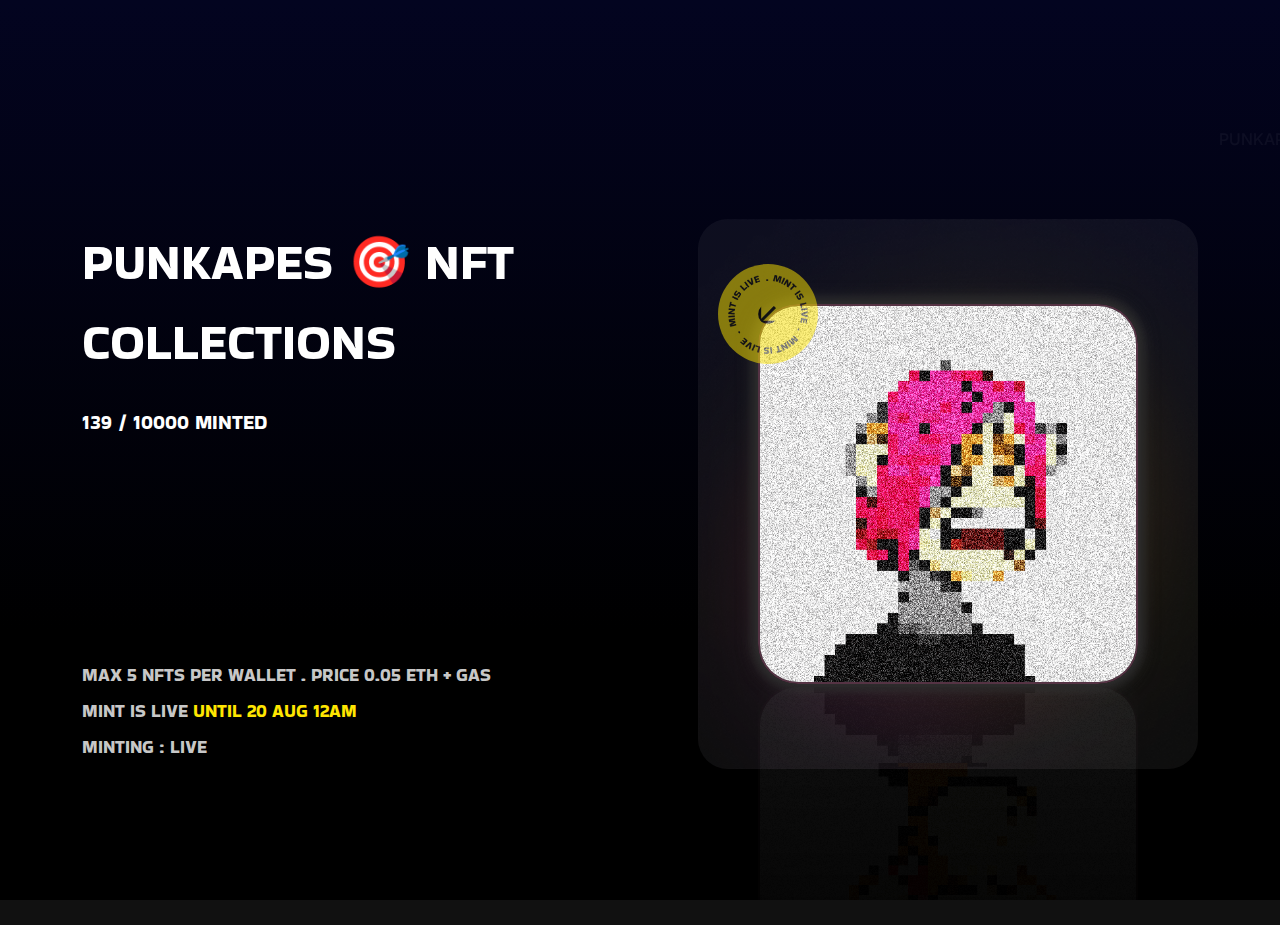
==== index.html @ 05e76c4a "Update index.html" ====
<title> PUNKAPES</title>
        <meta name="description" content="">
        <!-- responsive tag -->
        <meta http-equiv="x-ua-compatible" content="ie=edge">
        <meta name="viewport" content="width=device-width, initial-scale=1">
        <!-- favicon -->
        <link rel="apple-touch-icon" href="https://uigaint.com/demo/html/bithu1/apple-touch-icon.png">
        <link rel="shortcut icon" type="image/x-icon" href="https://uigaint.com/demo/html/bithu1/assets/images/fav.png">
        <!-- Bootstrap v4.4.1 css -->
        <link rel="stylesheet" type="text/css" href="./bootstrap.min.css">
        <!-- animate css -->
        <link rel="stylesheet" type="text/css" href="./animate.css">
        <!-- fontawesome css -->
        <link rel="stylesheet" type="text/css" href="./fontawesome-min.css">
        <!-- off canvas css -->
        <link rel="stylesheet" type="text/css" href="./off-canvas.css">
        <!-- flaticon css  -->
        <link rel="stylesheet" type="text/css" href="./ico-moon-fonts.css">
        <!-- swiper css -->
        <link rel="stylesheet" type="text/css" href="./swiper.css">
        <!-- spacing css -->
        <link rel="stylesheet" type="text/css" href="./sc-spacing.css">
        <!-- style css -->
        <link rel="stylesheet" type="text/css" href="./style.css">
        <!-- responsive css -->
        <link rel="stylesheet" type="text/css" href="./responsive.css"> 
<style>
@media only screen and (max-width: 600px) {
	
    ;
  }

</style>
 <script type="text/javascript">
<!--
if (screen.width <= 699) {
document.location = "./mobile.html";
}
//-->
</script>
<style>



</style>



  <div class="clouds">
    <div class="c1 one"></div>
    <div class="c1 two"></div>
    <div class="c1 three"></div>
    <div class="c1 four"></div>
    <div class="c2 one"></div>
    <div class="c2 two"></div>
    <div class="c2 three"></div>
   
  </div>
</div>




    </head>
	<body>
        <!--Preloader area start here-->
        <section class="loader_first" style="display: none;">
            <div class="loader_first_inner">
                <div class="circular-spinner"></div>
            </div>
        </section>
        <!--Preloader area End here-->



<style>
@import url('https://fonts.googleapis.com/css2?family=Bakbak+One&family=Inter&display=swap');

/** 
* 
* -----------------------------------------------------------------------------
*
* Template :  Bithu - NFT Minting/Collection Landing Page HTML5 Template 

* Author : uigigs
* Author URI : http://www.uigigs.com/
*
* -----------------------------------------------------------------------------
* 
**/
/* TABLE OF CONTENT
---------------------------------------------------------
01. Bithu General CSS
02. Bithu Breadcrumbs CSS
03. Bithu Header Section CSS
04. Mobile Menu Section CSS
05. Mint Section CSS
06. Counter Section CSS
07. About Section CSS
08. Roadmap Section CSS
09. Team Section CSS
10. FAQ Section CSS
11. Latest-details-content Section CSS
12. Blog detail-conent Section CSS
13. Newsletter-item Section CSS
14. Bithu Footer Section CSS
15. Modal Section CSS
16. Preloader CSS

--------------------------------------------------------*/
/* -----------------------------------/
01. Bithu General CSS
-------------------------------------*/
html,
body {
    font-size: 16px;
    color: rgba(255, 255, 255, 0.8);
    font-family: "Inter", "Bakbak One";
    vertical-align: baseline;
    line-height: 1.6;
    font-weight: 500;
    overflow-x: hidden;
    background-color: #040C12;
    cursor: url('https://www.myfuckingpickle.io/images/cursor.svg'), default;
}
}

img {
    max-width: 100%;
    height: auto;
border-radius:30px;
}

p {
    margin: 0px;
    line-height: 1.8;
}

h1,
h2,
h3,
h4,
h5,
h6 {
    margin: 0px;
    line-height: 1.35;
    font-family: 'Bakbak One';
}

.border_t0{
    border-top: 0px !important;
}
.border_b0{
    border-top: 0px !important;
}
.border_l0{
    border-top: 0px !important;
}
.border_r0{
    border-top: 0px !important;
}

.uppercase {
    text-transform: uppercase !important;
}

a {
    text-decoration: none;
    outline: none;
}


ul, ol {
    list-style: outside none none;
    margin: 0px;
    padding: 0px;
}

input:focus,
select:focus,
textarea:focus,
button:focus {
    outline: none !important;
    text-decoration: none !important;
}

button {
    border: none;
    padding: 0px;
}
body .dblock {
    display: block;
}
::-moz-selection {
    background: #2D65F8;
    text-shadow: none;
    color: #ffffff;
}
::selection {
    background: #2D65F8;
    text-shadow: none;
    color: #ffffff;
}
[class^="flaticon-"]:before,
[class*=" flaticon-"]:before,
[class^="flaticon-"]:after,
[class*=" flaticon-"]:after {
    margin: 0;
}
.hov_shape_show{
    position: relative;
    overflow: hidden;
}
.hov_shape_show .hov_shape1{
    display: block;
    position: absolute;
    top: 7px;
    left: 7px;
    line-height: 0px;
}

.hov_shape_show .hov_shape2{
    display: none;
    position: absolute;
    top: 7px;
    right: 7px;
    transform: rotate(90deg);
}
.footer-sec1 .hov_shape_show .hov_shape2{
    top: 14px;
}
.hov_shape_show:hover .hov_shape2{
    display: block;
    animation: btn_hov_shape .5s;
}
@keyframes btn_hov_shape {
    0% {
        right: -20px;  
    }
    
    100% {
        right: 7px;
    }
}

.btn-small-gray {
    height: 50px;
    min-width: 150px;
    background: rgba(255, 255, 255, 0.2);
    border: none;
    box-sizing: border-box;
    font-family: 'Bakbak One';
    font-style: normal;
    font-weight: 400;
    font-size: 16px;
    line-height: 22px;
    text-align: center;
    color: #FFFFFF;
    text-transform: uppercase;
}
.btn-small-gray .btn_icon{
    margin-right: 10px;
}
.btn-mid-green {
    height: 60px;
    width: 200px;
    background: #00FFA3;
    border: none;
    text-transform: uppercase;
    box-sizing: border-box;
    font-family: 'Bakbak One';
    font-style: normal;
    font-weight: 400;
    font-size: 16px;
    line-height: 22px;
    text-align: center;
    color: #111111;
}
.btn-mid-green .btn_icon{
    margin-right: 10px;
}
.btn-mid-blue {
    height: 60px;
    width: 200px;
    background: #5865F2;
    border: none;
    text-transform: uppercase;
    box-sizing: border-box;
    font-family: 'Bakbak One';
    font-style: normal;
    font-weight: 400;
    font-size: 16px;
    line-height: 22px;
    text-align: center;
    color: #ffffff;
}
.btn-mid-blue .btn_icon{
    margin-right: 10px;
}
.btn-mid-transparent {
    height: 60px;
    width: 200px;
    background: transparent;
    border: 2px solid rgba(255, 255, 255, 0.2);
    text-transform: uppercase;
    box-sizing: border-box;
    font-family: 'Bakbak One';
    font-style: normal;
    font-weight: 400;
    font-size: 16px;
    line-height: 22px;
    text-align: center;
    color: #FFFFFF;
}
.btn-mid-transparent .btn_icon{
    margin-right: 10px;
}


.hov_shape_show .square_hov_shape{
    height: 100%;
    width: 0;
    background: rgba(255, 255, 255, 0.15);
    position: absolute;
    top: 0px;
    left: 0px;
    animation: btn_square_shape 0.8s;
    transition: 0.4s;
}

.hov_shape_show .square_hov_shape_dark{
    height: 100%;
    width: 0;
    background: rgba(0, 0, 0, 0.08);
    position: absolute;
    top: 0px;
    left: 0px;
    animation: btn_square_shape 0.8s;
}
.hov_shape_show:hover .square_hov_shape, .hov_shape_show:hover .square_hov_shape_dark{
    width: 100%;
}

@keyframes btn_square_shape {
    0% {
        width: 0%;
    }
    
    100% {
        width: 100%;
    }
}


.height-auto{
    min-height: auto !important;
}
.white-color{
    color: #fff !important;
}
.hov_shape_team{
    position: relative;
}
.hov_shape_team .hov_shape1{
    opacity: 0;
    transition: 0.4s;
    position: absolute;
    top: 10px;
    left: 10px;
    line-height: 0px;
}
.hov_shape_team .hov_shape2{
    opacity: 0;
    transition: 0.4s;
    position: absolute;
    top: 10px;
    right: 10px;
    transform: rotate(90deg);
    line-height: 0px;
}
.hov_shape_team:hover .hov_shape1, .hov_shape_team:hover .hov_shape2{
    opacity: 1;  
}
.social_hov_shape_show{
    position: relative;
}
.social_hov_shape_show .social_hov_shape1{
    display: none;
    position: absolute;
    top: 7px;
    left: 7px;
    line-height: 0px;
}
.social_hov_shape_show:hover .social_hov_shape1{
    display: block;
}
.bithu_title_section{
    position: relative;
    z-index: 1;
}
.bithu_title_section h2 {
    font-family: 'Bakbak One';
    font-style: normal;
    font-weight: 400;
    font-size: 18px;
    line-height: 25px;
    color: #00FFA3;
    margin-bottom: 15px;
    text-transform: uppercase;
}
.bithu_title_section h2 img{
    margin-left: 10px;
    margin-right: 10px;
    margin-top: -1px;
}
.bithu_title_section h2 span.shape_left{
    margin-right: 9px;
}
.bithu_title_section h2 span{
    margin-left: 9px;
}
.bithu_title_section h3 {
    font-family: 'Bakbak One';
    font-style: normal;
    font-weight: 400;
    font-size: 48px;
    line-height: 67px;
    text-transform: uppercase;
    color: #FFFFFF;
}
.modal-open .modal::-webkit-scrollbar{
    display: none;
}
body .modal-backdrop {
    opacity: 1 !important;
    background: rgba(4, 12, 18, 0.9);
    backdrop-filter: blur(10px);
}

/* -----------------------
02. Bithu Breadcrumbs CSS
--------------------------*/
.bithu-inner-header{
    position: static;
}
.bithu-breadcrumbs-section {
    background: url();
    background-position: center;
    background-repeat: no-repeat;
    background-size: cover;
    padding: 80px 0;
    margin-top: 90px;
}
.bithu-breadcrumbs-section .breadcrumbs-link {
    color: rgba(255, 255, 255, 0.7);
    text-transform: uppercase;
    margin-right: 15px;
    position: relative;
    font-family: 'Bakbak One';
    font-size: 18px;
}
.bithu-breadcrumbs-section .breadcrumbs-link:before {
    content: "";
    width: 3px;
    height: 3px;
    background: rgba(255, 255, 255, 0.7);
    position: absolute;
    bottom: 4px;
    right: -12px;
    transition: 0.4s;
}
.bithu-breadcrumbs-section .breadcrumbs-area .sub-inner span{  
    font-family: 'Bakbak One';
    color: #00FFA3;
    font-size: 18px;
    margin-right: 10px;
    text-transform: uppercase;
}
.bithu-breadcrumbs-section .breadcrumbs-area .title{
    color: #fff;
    transition: 0.4s;
    cursor: auto;
    text-transform: uppercase;
}

.bithu-breadcrumbs-section .breadcrumbs-link:hover {
    color: #00FFA3;
}
.bithu-breadcrumbs-section .breadcrumbs-form {
    display: flex;
    align-items: center;
    justify-content: flex-end;
    padding-right: 0;
}
.bithu-breadcrumbs-section .breadcrumbs-form form{
    position: relative;
    z-index: 1;
}
.bithu-breadcrumbs-section .breadcrumbs-form form i{
    position: absolute;
    top: 14px;
    right: 35px;
}
.bithu-breadcrumbs-section .breadcrumbs-form .breadcrumbs-social a {
    color: #B8B8BD;
    text-transform: uppercase;
}
.bithu-breadcrumbs-section .breadcrumbs-form .breadcrumbs-social a i {
    font-size: 15px;
}
.bithu-breadcrumbs-section .breadcrumbs-form input {
    background: transparent;
}
.bithu-breadcrumbs-section .breadcrumbs-form input[type="text"] {
    border: 1px solid rgba(255, 255, 255, 0.3);
    padding: 11px 20px;
    width: 380px;
    color: rgba(255, 255, 255, 0.7);
}
.bithu-breadcrumbs-section .breadcrumbs-form input[type="submit"] {
    font-size: 0;
    border: none;
}
.breadcrumbs-form .gamfi-navigation {
    position: relative;
    top: -3px;
}

.breadcrumbs-form .gamfi-navigation ul {
    display: flex;
    align-items: flex-end;
    justify-content: space-between;
}
.breadcrumbs-form .gamfi-navigation ul li:first-child {
    top: 0;
}
.breadcrumbs-form .gamfi-navigation ul li:first-child a {
    padding-top: 11px;
    padding-bottom: 8px;
}
.breadcrumbs-form .gamfi-navigation {
    position: relative;
    top: -3px;
}
.breadcrumbs-form .gamfi-navigation ul {
    display: flex;
    align-items: flex-end;
    justify-content: space-between;
}
.breadcrumbs-form .gamfi-navigation ul li:first-child {
    top: 0;
}
.breadcrumbs-form .gamfi-navigation ul li:first-child a {
    padding-top: 11px;
    padding-bottom: 8px;
}
.gamfi-navigation ul li {
    display: inline-block;
    position: relative;
}
.gamfi-navigation ul li + li {
    margin-left: 4px;
}
.gamfi-navigation ul li:first-child {
    top: 2px;
}
.gamfi-navigation ul li:first-child a {
    padding: 11px 19px 8px;
    position: relative;
    top: -1px;
}
.gamfi-navigation ul li a {
    display: block;
    border: 1px solid #2E2F3C;
    color: #fff;
    padding: 10px 20px;
    text-transform: uppercase;
    transition: 0.4s;
}
.gamfi-navigation ul li a .icon-Vector {
    font-size: 13px;
}

.gamfi-navigation ul li a .icon-arrow_right {
    font-size: 13px;
}

.gamfi-navigation ul li a.active:not(.black-shape),
.gamfi-navigation ul li a:hover:not(.black-shape) {
    background: #2E2F3C;
    color: #00FFA3;
}

/* -----------------------------------/
03. Bithu Header Section CSS
-------------------------------------*/
.bithu_header{
    position: absolute;
    top: 0px;
    left: 0px;
    width: 100%;
    margin-top: 1px;
    height: 90px;
    z-index: 5;
}
.header_social_links{
    display: flex;
    align-items: center;
    justify-content: space-between;
    max-width: 124px;
    width: 100%;
    margin-right: 10px;
}
.header_social_links li img{
    width: 20px;
    margin-bottom: 8px;
}
.header_social_links li a i{
    font-size: 20px;
    color: #ffffff;
}
.bithu_header.sticky {
    position: fixed;
    top: 0;
    width: 100%;
    background: rgba(27, 34, 38, 0.8);
    backdrop-filter: blur(15px);
    z-index: 1000;
    margin-top: 0px;
}
.mobile_menu_social_links{
    display: flex;
    align-items: center;
    justify-content: space-between;
    max-width: 124px;
    width: 100%;
    margin-right: 10px;
    margin-top: 30px;
    margin-bottom: 10px;
}
.mobile_menu_social_links li a i{
    font-size: 20px;
    color: #ffffff;
}
.bithu_menu_sect{
    height: 90px;
    width: 100%;
    display: flex;
    align-items: center;
    justify-content: space-between;
}
.bithu_menu_left_sect{
    display: flex;
    align-items: center;
    justify-content: flex-start;
    width: 15%;
}
.bithu_menu_list{
    margin-left: 65px;
    margin-right: 96px;
    max-width: 514px;
    min-width: 409px;
    width: 100%;
}
.bithu_menu_list ul{
    display: flex;
    align-items: center;
    justify-content: space-between;
    width: 100%;
}
.bithu_menu_list ul li{
    cursor: pointer;
}
.bithu_menu_list ul li.submenu .sub-menu-sect{
    background: transparent;
    border-top: 50px solid transparent;
    position: absolute;
    top: 40px;
    right: 0px;
    z-index: 100;
    width: 100%;
    z-index: 11111;
    display: none;
}
.bithu_menu_list ul li.submenu .sub-menu-sect .bithu-megha-menu{
    background: #051117;
}
.bithu_menu_list ul li.submenu .sub-menu-sect .mint_menu_left{
    padding-top: 0px;
    padding-left: 0px;
    position: relative;
}
.bithu_menu_list ul li.submenu .sub-menu-sect .mint_menu_right{
    padding-top: 30px;
}
.bithu-mega-menu-section  .mint_home_menu{
    margin-top: 30px;
}
.bithu-mega-menu-section .mint_right_menu_list1_content ul{
    display: flex;
    align-items: flex-start;
    justify-content: flex-start;
    flex-direction: column;
}
.bithu-mega-menu-section .mint_right_menu_list1_content ul li a{
    text-transform: capitalize;
}
.bithu_menu_list ul li.submenu:hover .sub-menu-sect{
    animation-name: menuShow;
    animation-duration: 0.2s;
}
.bithu-mega-menu-section .mint_menu_overlay{
    position: absolute;
}
@keyframes menuShow{
    from{
        top: 0px;
        opacity: 0;
    }
    to{
        top: 40px;
        opacity: 1;
    }
}



.bithu_menu_list ul li.submenu ol{
    padding: 15px 20px;
    background: #171F25;
    display: flex;
    align-items: flex-start;
    justify-content: space-between;
    flex-wrap: wrap;
}
.bithu_menu_list ul li.submenu:hover .sub-menu-sect{
    display: block;
}
.bithu_menu_list ul li ol li a {
    font-family: 'Bakbak One';
    font-style: normal;
    font-weight: 400;
    font-size: 16px;
    line-height: 40px;
    color: rgba(255, 255, 255, 0.8);
    text-transform: capitalize;
}
.bithu_menu_list ul li ol li{
    width: 49%;
}
.bithu_menu_list ul li ol li a:hover{
    color: #ffffff;
}
.bithu_menu_list ul li a {
    font-family: 'Bakbak One';
    font-style: normal;
    font-weight: 400;
    font-size: 16px;
    line-height: 22px;
    text-align: center;
    text-transform: uppercase;
    color: #FFFFFF;
}
.bithu_menu_right_sect{
    width: 85%;
    display: flex;
    align-items: center;
    justify-content: space-between;
}
.bithu_menu_right_sect.bithu_v2_menu_right_sect{
    justify-content: flex-end;
}
.bithu_menu_right_buttons{
    display: flex;
    align-items: center;
    justify-content: space-between;
    min-width: 284px;
}
.bithu_menu_right_sect button.join_btn {
    height: 50px;
    width: 114px;
    background: transparent;
    border: 2px solid rgba(255, 255, 255, 0.2);
    box-sizing: border-box;
    color: #fff;
}
.bithu_menu_right_sect button.join_btn img{
    margin-right: 10px;
}
.bithu_menu_right_sect button.join_btn{
    font-family: 'Bakbak One';
    font-style: normal;
    font-weight: 400;
    font-size: 16px;
    line-height: 22px;
    text-align: center;
    color: #FFFFFF;
    text-transform: uppercase;
}
.bithu_menu_right_sect button.join_btn a img{
    margin-right: 10px;
}
.bithu_menu_right_sect button.join_btn a span{
    margin-right: 14px;
}
.bithu_menu_right_sect button.connect_btn {
    height: 50px;
    min-width: 150px;
    background: rgba(255, 255, 255, 0.2);
    border: none;
    margin-left: 20px;
    box-sizing: border-box;
}
.bithu_menu_right_sect button.connect_btn{
    font-family: 'Bakbak One';
    font-style: normal;
    font-weight: 400;
    font-size: 16px;
    line-height: 22px;
    text-align: center;
    color: #FFFFFF;
    text-transform: uppercase;
}
.bithu_menu_right_sect button.connect_btn img{
    margin-right: 10px;
}
.bithu_menu_right_sect button.connect_btn span img{
    margin-right: 0px;
}
.bithu_menu_right_sect button span img{
    margin: 0px;
    padding: 0px;
}
.bithu_menu_right_sect button.connect_btn a span{
    margin-right: 14px;
}
.menu_bar{
    display: none;
    border: none;
    outline: none;
    background: none;
    padding: none;
    text-align: right;
}
.menu_bar i{
    font-size: 30px;
    color: #ffffff;
    opacity: 80%;
}
.menu_bar:hover i{
    opacity: 100%;
}

/*-------------------------------------------
04. Mobile Menu Section CSS
-------------------------------------------*/
.bithu_mobile_menu{
    background: rgba(4, 12, 18, 0.9);
    backdrop-filter: blur(10px);
    height: 100vh;
    width: 100%;
    position: absolute;
    right: 0px;
    top: 0px;
    z-index: 100;
    opacity: 1;
    display: none;
}
.bithu_mobile_menu_content{
    background: #000000;
    height: 100vh;
    width: 400px;
    padding: 50px;
    margin-left: auto;
    overflow-y: scroll;
}
.bithu_mobile_menu_content::-webkit-scrollbar{
    display: none;
}

/*
.nav-expanded .bithu_mobile_menu{
    right: 0px;
    opacity: 1;
    display: block;
}
*/
.mobile_menu_logo{
    width: 100%;
    position: relative;
}
.mobile_menu_logo .mobile_menu_close_btn{
    position: absolute;
    right: 0px;
    top: -10px;
    background: none;
    border: none;
    outline: none;
}
.mobile_menu_logo .mobile_menu_close_btn i{
    color: #ffffff;
    font-size: 30px;
}

.bithu_mobile_menu_list{
    margin-top: 50px;
}
.bithu_mobile_menu_list ul{}
.bithu_mobile_menu_list ul li{
    height: 40px;
    border-bottom: 1px solid rgba(255, 255, 255, 0.05);
    display: flex;
    align-items: center;
    justify-content: flex-start;
    position: relative;
}
.bithu_mobile_menu_list ul li a {
    font-family: 'Bakbak One';
    font-style: normal;
    font-weight: 400;
    font-size: 16px;
    line-height: 22px;
    text-align: left;
    text-transform: uppercase;
    color: #FFFFFF;
    width: 100%;
}
.bithu_mobile_menu_list .mobile-sub-menu-list{
    display: none;
    position: absolute;
    left: 0px;
    top: 40px;
    width: 100%;
    background: #000000;
    z-index: 2;
}
.bithu_mobile_menu_list .mobile-sub-menu-list li{
    padding: 0px 25px;
}
.bithu_mobile_menu_list .mobile-sub-menu-list li a{
    text-transform: capitalize;
}
.mobile_menu_btns{
    display: flex;
    align-items: center;
    justify-content: flex-start;
    flex-direction: column;
}
.mobile_menu_btns button.join_btn {
    height: 50px;
    width: 100%;
    background: transparent;
    border: 2px solid rgba(255, 255, 255, 0.2);
    box-sizing: border-box;
    margin-top: 20px;
    font-family: 'Bakbak One';
    font-style: normal;
    font-weight: 400;
    font-size: 16px;
    line-height: 22px;
    text-align: center;
    color: #FFFFFF;
    text-transform: uppercase;
}
.mobile_menu_btns button.join_btn img{
    margin-right: 14px;
}
.mobile_menu_btns button.connect_btn {
    height: 50px;
    width: 100%;
    background: rgba(255, 255, 255, 0.2);
    border: none;
    box-sizing: border-box;
    margin-top: 20px;
}
.mobile_menu_btns button.connect_btn{
    font-family: 'Bakbak One';
    font-style: normal;
    font-weight: 400;
    font-size: 16px;
    line-height: 22px;
    text-align: center;
    color: #FFFFFF;
    text-transform: uppercase;
}
.mobile_menu_btns button.connect_btn img{
    margin-right: 14px;
}
.mobile_menu_btns button.connect_btn span img{
    margin: 0px;
}

/*-------------------------------------------
04. Banner Section CSS
-------------------------------------------*/
.bithu_v1_baner_sect{
    background: url(https://uigaint.com/demo/html/bithu1/assets/images/bg/h1_banner_bg.png);
    min-height: 950px;
    width: 100%;
    background-size: cover;
    background-position: top center;
    background-repeat: no-repeat;
    padding-top: 152px;
}
.bithu_v2_baner_sect{
    background: url(../images/nft/v2_banner_bG.png);
    width: 100%;
    background-size: cover;
    background-position: top center;
    background-repeat: no-repeat;
    padding: 192px 0px;
    display: flex;
    align-items: center;
    justify-content: center;
    flex-direction: column;
}
.bithu_v3_baner_sect{
    background: url(../images/bg/banner_bg_3.jpg);
    width: 100%;
    background-size: cover;
    background-position: top center;
    background-repeat: no-repeat;
    padding: 165px 0px;
    display: flex;
    align-items: center;
    justify-content: center;
    flex-direction: column;
}
.v2_baner_stars{
    top: -80px;
    height: 499px;
}
.bithu_v2_baner_content{
    margin-top: 135px;
    position: relative;
}
.bithu_v2_baner_content h2 {
    font-family: 'Bakbak One';
    font-style: normal;
    font-weight: 400;
    font-size: 60px;
    line-height: 60px;
    text-align: center;
    text-transform: uppercase;
    color: #FFFFFF;
    margin-bottom: 29px;
    position: relative;
    z-index: 2;
}
.bithu_v2_baner_content h2 span{
    color: #FF004C;
}
.bithu_v2_baner_content h3 {
    font-family: 'Bakbak One';
    font-style: normal;
    font-weight: 400;
    font-size: 40px;
    line-height: 65px;
    text-align: center;
    text-transform: uppercase;
    color: #FFFFFF;
    position: relative;
    z-index: 2;
}
.bithu_v2_baner_content .bithu_v2_timer{
    display: flex;
    align-items: center;
    justify-content: center;
    position: relative;
    z-index: 2;
}
.bithu_v2_baner_content .bithu_v2_timer h4 {
    font-family: 'Bakbak One';
    font-style: normal;
    font-weight: 400;
    font-size: 40px;
    line-height: 65px;
    text-align: center;
    text-transform: uppercase;
    color: #FFFFFF;
}
.bithu_v2_baner_content .bithu_v2_timer ul{
    display: flex;
    align-items: center;
    justify-content: center;
    margin-left: 15px;
}
.bithu_v2_baner_content .bithu_v2_timer ul li {
    font-family: 'Bakbak One';
    font-style: normal;
    font-weight: 400;
    font-size: 40px;
    line-height: 65px;
    text-align: center;
    text-transform: uppercase;
    color: #FFFFFF;
    padding-right: 25px;
    margin-right: 10px;
}

.bithu_v2_baner_content .bithu_v2_timer ul li{
    position: relative;
}
.bithu_v2_baner_content .bithu_v2_timer ul li:before{
    position: absolute;
    right: 0;
    top: -4px;
    content: ":";
    color:  rgba(255, 255, 255, 0.2);
}
.bithu_v2_baner_content .bithu_v2_timer ul li:last-child{
    padding-right: 0;
    margin-right: 0;
}
.bithu_v2_baner_content .bithu_v2_timer ul li:last-child:before{
    display: none;
}

.bithu_v2_baner_content .bithu_v2_timer ul li span{
    display: none;
}
.bithu_v2_baner_content .bithu_v2_timer ul strong {
    font-family: 'Bakbak One';
    font-style: normal;
    font-weight: 400;
    font-size: 40px;
    line-height: 65px;
    text-align: center;
    text-transform: uppercase;
    color: rgba(255, 255, 255, 0.2);
    padding: 0px 10px;
}
.bithu_v1_baner_left{
    margin-top: 66px;
    max-width: 500px;
    width: 100%;
    min-height: 550px;
    display: flex;
    align-items: flex-start;
    justify-content: center;
    flex-direction: column;
}
.bithu_v1_baner_left h2 {
    font-family: 'Bakbak One';
    font-style: normal;
    font-weight: 400;
    font-size: 50px;
    line-height: 80px;
    text-transform: uppercase;
    color: #FFFFFF;
    margin-bottom: 10px;z-index: 99999;
}
.bithu_v1_baner_left h3 {
    font-family: 'Bakbak One';
    font-style: normal;
    font-weight: 400;
    font-size: 20px;
    line-height: 60px;
    text-transform: uppercase;
    margin-bottom: 58px;
    color: #FFFFFF;
}

.bithu_v1_baner_buttons{
    display: flex;
    align-items: center;
    justify-content: flex-start;
   
}
.bithu_v1_baner_buttons button.widhlist_btn {
    height: 60px;
    width: 200px;
    background: transparent;
    border: 2px solid rgba(255, 255, 255, 0.2);
    margin-left: 25px;
    text-transform: uppercase;
    box-sizing: border-box;
    font-family: 'Bakbak One';
    font-style: normal;
    font-weight: 400;
    font-size: 16px;
    line-height: 22px;
    text-align: center;
    color: #FFFFFF;
}
iframe {z-index: 99999;

   
    background: transparent;
        border: 0px solid #000;

    margin-top:-50px;
    text-transform: uppercase;
   
    font-family: 'Bakbak One';
    font-style: normal;
    font-weight: 400;
    font-size: 16px;
    line-height: 22px;
   margin-bottom:-78px;
    color: #000;
}


}
.bithu_v1_baner_left ul{
    margin-top: 37px;
}
.bithu_v1_baner_left ul li {
    font-family: 'Bakbak One';
    font-style: normal;
    font-weight: 400;
    font-size: 18px;
    line-height: 36px;
    text-transform: uppercase;
    color: rgba(255, 255, 255, 0.8);
}
.bithu_v1_baner_left ul li span{
    color: #FFE600;
}
.bithu_v1_baner_right{
    max-width: 500px;
    width: 100%;
    margin-left: auto;
    margin-top: 66px;
}
.bithu_v1_baner_right_img_sect{
    position: relative;
    width: 100%;
    height: 550px;
    display: flex;
    align-items: center;
    justify-content: center;
    
}
.banner-conent3 .banner-subtitle{
    font-size: 24px;
    color:  #fff;
    margin-bottom: 20px;
}
.banner-conent3 .banner-subtitle span{
    color:  #FF004C;
}
.banner-conent3 .banner-title {
    font-family: 'Bakbak One';
    font-style: normal;
    font-weight: 400;
    font-size: 60px;
    line-height: 60px;
    color: #FFFFFF;
    margin-bottom: 45px;
}
.banner-conent3 .banner-title span{
    color: #FF004C;
}
.banner-conent3 h3 {
    font-family: 'Bakbak One';
    font-style: normal;
    font-weight: 400;
    font-size: 40px;
    line-height: 65px;
    text-transform: uppercase;
    color: #FFFFFF;
}
.banner-conent3 .bithu_v3_timer .timer_1{
    display: block;
    margin-bottom: 40px;
}
.banner-conent3 .bithu_v3_timer .timer_1 ul li{
    position: relative;
    padding-right: 25px;
    margin-right: 10px;
}
.banner-conent3 .bithu_v3_timer .timer_1 ul li:before{
    position: absolute;
    right: 0;
    top: -4px;
    content: ":";
    color:  rgba(255, 255, 255, 0.2);
}
.banner-conent3 .bithu_v3_timer .timer_1 ul li:last-child:before{
    display: none;
}
.banner-conent3 .bithu_v3_timer h5{
    font-size: 18px;
    color: #fff;
}
.banner-conent3 .banner-bottom-text{
    color: rgba(255, 255, 255, 0.8);
    font-size: 18px;
    font-family: 'Bakbak One';
    max-width: 240px;
    margin-top: 52px;
    line-height: 1.5;
}
.banner-conent3 .bithu_v3_timer h4 {
    font-family: 'Bakbak One';
    font-style: normal;
    font-weight: 400;
    font-size: 40px;
    line-height: 65px;
    text-transform: uppercase;
    color: #FFFFFF;
}
.banner-conent3 .bithu_v3_timer ul{
    display: flex;
    align-items: center;
}
.banner-conent3 .bithu_v3_timer ul li {
    font-family: 'Bakbak One';
    font-style: normal;
    font-weight: 400;
    font-size: 40px;
    line-height: 65px;
    text-transform: uppercase;
    color: #FFFFFF;
}
.banner-conent3 .bithu_v3_timer ul li span{
    display: none;
}
.banner-conent3 .bithu_v3_timer ul strong {
    font-family: 'Bakbak One';
    font-style: normal;
    font-weight: 400;
    font-size: 40px;
    line-height: 65px;
    text-align: center;
    text-transform: uppercase;
    color: rgba(255, 255, 255, 0.2);
    padding: 0px 10px;
}
.bithu_v3_baner_sect .banner-image-area3{
    padding: 110px 0;
}
.bithu_v3_baner_sect .banner-image1,
.bithu_v3_baner_sect .banner-image-area3{
    position: relative;
    z-index: 3;
}
.bithu_v3_baner_sect .banner-image1{
    z-index: 3;
    top:  -25px;
}
.banner-count-inner .banner-btn-area{
    margin-right: 30px;
    display: flex;
    align-items: center;
}
.bithu_v3_baner_sect .banner-image2,
.bithu_v3_baner_sect .banner-image3{
    position: absolute;
    bottom: 40px;
}
.bithu_v3_baner_sect .banner-image2{
    left: -52px;
}
.bithu_v3_baner_sect .banner-image3{
    right: 75px;
    z-index: 4;
    bottom: 130px;
}
.banner-image-area3 .shape_1{
    position: absolute;
    top:  15%;
    width: 72px;
}
.banner-image-area3 .shape_2 {
    position: absolute;
    top: 22%;
    left: 68%;
    width: 40px;
}
.banner-image-area3 .shape_3{
    position: absolute;
    top:  76%;
    left: 40%;
    width: 64px;
}
.bithu_v1_baner_right_img_bg{
    position: absolute;
    top: 0px;
    left: 0px;
    width: 100%;
    height: 100%;
    z-index: 0;
}
.bithu_v1_baner_right_img_bg img{
    width: 100%;
    height: 100%;
border-radius:30px;
}
.bithu_v1_baner_right_img{
    position: relative;
    z-index: 1;
}

/*-------------------------------------------
05. Mint Section CSS
-------------------------------------------*/
.how_to_mint_sect{
    margin-top: 113px;
    padding-bottom: 85px;
}
.how_to_mint_sect .how_to_mint_container{
    position: relative;
}
.how_to_mint_shadow {
    position: absolute;
    top: -370px;
    left: -130px;
    max-width: 687px;
    width: 100%;
    height: 547px;
    z-index: 0;
}
.how_to_mint_content{
    position: relative;
    z-index: 1;
}
.how_to_mint_content ul{
    display: flex;
    align-items: center;
    justify-content: space-between;
}
.how_to_mint_content ul li{
    width: 25%;
    display: flex;
    align-items: center;
    justify-content: flex-start;
}
.how_to_mint_content ul li h4 {
    font-family: 'Bakbak One';
    font-style: normal;
    font-weight: 400;
    font-size: 100px;
    line-height: 140px;
    text-transform: uppercase;
    color: transparent;
}
.how_to_mint_content ul li p {
    font-family: 'Bakbak One';
    font-style: normal;
    font-weight: 400;
    font-size: 24px;
    line-height: 40px;
    color: #FFFFFF;
    max-width: 148px;
    width: 100%;
    margin-left: 35px;
}
.how_to_mint_content ul li h4.green {
    -webkit-text-stroke: 1px rgba(0, 255, 163, 0.7);
}
.how_to_mint_content ul li h4.blue {
    -webkit-text-stroke: 1px rgba(88, 101, 242, 0.7);
}
.how_to_mint_content ul li h4.yellow {
    -webkit-text-stroke: 1px rgba(255, 230, 0, 0.7);
}
.how_to_mint_content ul li h4.red {
    -webkit-text-stroke: 1px rgba(255, 0, 76, 0.7);
}
.mint_live_circle_sect{
    display: flex;
    align-items: center;
    justify-content: center;
    height: 100px;
    width: 100px;
    border-radius: 50%;
    border: none;
    background: #FFE600;
    position: absolute;
    top: -40px;
    left: -40px;
    z-index: 1;
opacity: 0.5;
}
.mint_live_circle{
    position: relative;
    display: flex;
    align-items: center;
    justify-content: center;
    height: 100%;
    width: 100%;
}
.mint_live_text{
    animation: rotated-style 20s linear infinite;
    position: absolute;
}
.bithu-mint-section{
    padding-bottom: 100px;
    margin-top: 0;
}
.mint_count_list{
    margin: 30px 0px;
}
.mint_count_list ul{}
.mint_count_list ul li{
    display: flex;
    align-items: center;
    justify-content: space-between;
    height: 56px;
    border-bottom: 1px solid rgba(255, 255, 255, 0.1);
}
.mint_count_list ul li h5 {
    font-family: 'Inter';
    font-style: normal;
    font-weight: 600;
    font-size: 16px;
    line-height: 19px;
    text-align: right;
    color: #FFFFFF;
}

.mint_count_list ul li .mint_quantity_sect{
    display: flex;
    align-items: center;
    justify-content: space-between;
    max-width: 106px;
    width: 100%;
    height: 100%;
}
.mint_count_list ul li .mint_quantity_sect input {
    max-width: 58px;
    width: 100%;
    border: none;
    border-left: 1px solid rgba(255, 255, 255, 0.1);
    border-right: 1px solid rgba(255, 255, 255, 0.1);
    height: 100%;
    display: flex;
    align-items: center;
    justify-content: center;
    background: transparent;
    padding: 0px 19px;
    outline: none;
    font-family: 'Bakbak One';
    font-style: normal;
    font-weight: 200;
    font-size: 1px;
    line-height: 22px;
    text-align: center;
    text-transform: uppercase;
    color: #FFFFFF;
}
.mint_count_list ul li .mint_quantity_sect button {
    border: none;
    outline: none;
    background: transparent;
    padding: 0px;
    font-family: 'Bakbak One';
    font-style: normal;
    font-weight: 400;
    font-size: 10px;
    line-height: 22px;
    text-align: center;
    text-transform: uppercase;
    color: #FFFFFF;
}
.bithu_v1_baner_buttons button.mint_btn {
    height: 60px;
    width: 200px;
    background: #00FFA3;
    border: none;
    text-transform: uppercase;
    box-sizing: border-box;
    font-family: 'Bakbak One';
    font-style: normal;
    font-weight: 400;
    font-size: 16px;
    line-height: 22px;
    text-align: center;
    color: #111111;
}
.modal_mint_btn {
    height: 60px;
    width: 100%;
    background: #00FFA3;
    border: none;
    margin-bottom: 12px;
    box-sizing: border-box;
    font-family: 'Bakbak One';
    font-style: normal;
    font-weight: 400;
    font-size: 16px;
    line-height: 22px;
    text-align: center;
    color: #111111;
}
.bithu_v2_baner_buttons button.mint_btn {
    height: 60px;
    width: 200px;
    background: #00FFA3;
    border: none;
    box-sizing: border-box;
    font-family: 'Bakbak One';
    font-style: normal;
    font-weight: 400;
    font-size: 16px;
    line-height: 22px;
    text-align: center;
    color: #111111;
    margin-top: 41px;
    position: relative;
    z-index: 2;
    text-transform: uppercase;
}
.bithu_v3_baner_buttons button.mint_btn {
    height: 60px;
    width: 200px;
    background: #00FFA3;
    border: none;
    box-sizing: border-box;
    font-family: 'Bakbak One';
    font-style: normal;
    font-weight: 400;
    font-size: 16px;
    line-height: 22px;
    text-align: center;
    color: #111111;
}

/*-------------------------------------------
06. Counter Section CSS
-------------------------------------------*/
.bithu_total_counter_sect{
    background: rgba(13, 27, 38, 0.7);
    min-height: 200px;
    position: relative;
    display: flex;
    align-items: center;
    justify-content: center;
    position: relative;
}
.bithu_total_counter_sect ul{
    display: flex;
    align-items: center;
    justify-content: space-between;
    height: 100%;
    z-index: 1;
    position: relative;
}
.bithu_total_counter_sect ul li{
    width: 25%;
}
.bithu_total_counter_sect ul li h3 {
    font-family: 'Bakbak One';
    font-style: normal;
    font-weight: 400;
    font-size: 20px;
    line-height: 36px;
    text-transform: uppercase;
    color: #FFFFFF;
}
.bithu_total_counter_sect ul li h4 {
    font-family: 'Bakbak One';
    font-style: normal;
    font-weight: 400;
    font-size: 18px;
    line-height: 36px;
    color: rgba(255, 255, 255, 0.8);
}
.bithu_total_counter_sect .square_shape1{
    position: absolute;
    left: 0px;
    top: 0px;
    z-index: 0;
}
.bithu_total_counter_sect .square_shape2{
    position: absolute;
    left: 0px;
    bottom: 0px;
    z-index: 0;
}
.bithu_total_counter_sect .square_shape3{
    position: absolute;
    right: 0px;
    top: 0px;
    z-index: 0;
}
.bithu_total_counter_sect .square_shape4{
    position: absolute;
    right: 0px;
    bottom: 0px;
    z-index: 0;
}

/*--------------------------------
07. About Section CSS
---------------------------------*/
.v1_about_us_section{
    background: url(../images/bg/h1_about_us_bg.png);
    background-size: cover;
    background-position: center left;
    background-repeat: no-repeat;
    min-height: 901px;
    padding-top: 113px;
}
.v1_about_us_right_text{
    margin-top: 46px;
}
.v1_about_us_right_text p {
    font-family: 'Inter';
    font-style: normal;
    font-weight: 500;
    font-size: 16px;
    line-height: 28px;
    color: rgba(255, 255, 255, 0.8);
    padding-bottom: 20px;
}
.v1_about_us_left_sect{
    display: flex;
    align-items: center;
    justify-content: center;
    position: relative;
    max-width: 560px;
    width: 100%;
}
.bithu-about-section3{
    background: url(../images/bg/about-bg3.png);
    background-size: cover;
    background-position: center top -50px;
    background-repeat: no-repeat;
    padding-bottom: 80px;
}
.v1_about_us_img_card1 {
    background: rgba(255, 255, 255, 0.05);
    backdrop-filter: blur(20px);
    height: 328px;
    width: 270px;
    padding: 24px;
    position: absolute;
    top: 50px;
    left: 30px;
    transform: rotate(-15deg);
    z-index: 1;
}
.v1_about_us_img1{
    max-width: 230px;
    height: 230px;
    display: flex;
    align-items: flex-end;
    justify-content: center;
    margin: auto;
    text-align: center;
    background: rgba(255, 255, 255, 0.1);
}
.v1_about_us_img1_shapes{
    display: flex;
    align-items: center;
    justify-content: space-between;
    margin-top: 18px;
}
.v1_about_us_img1_shapes_left{}
.v1_about_us_img1_shapes_left .shape_1{
    background: rgba(255, 255, 255, 0.1);
    height: 15px;
    width: 115px;
}
.v1_about_us_img1_shapes_left .shape_2{
    margin-top: 10px;
    background: rgba(255, 255, 255, 0.1);
    height: 8px;
    width: 75px;
}
.v1_about_us_img1_shapes_right .shape_3{
    background: rgba(255, 255, 255, 0.1);
    height: 28px;
    width: 28px;
    border-radius: 50%;
}
.v1_about_us_img_card2 {
    background: rgba(255, 255, 255, 0.05);
    backdrop-filter: blur(20px);
    height: 279px;
    width: 230px;
    padding: 20px;
    position: absolute;
    top: 150px;
    right: 20px;
    transform: rotate(15deg);
    z-index: 0;
}
.v1_about_us_img2{
    max-width: 195px;
    height: 195px;
    display: flex;
    align-items: center;
    justify-content: center;
    margin: auto;
    text-align: center;
    background: rgba(255, 255, 255, 0.1);
}
.v1_about_us_img2_shapes{
    display: flex;
    align-items: center;
    justify-content: space-between;
    margin-top: 15px;
}
.v1_about_us_img2_shapes_left{}
.v1_about_us_img2_shapes_left .shape_1{
    background: rgba(255, 255, 255, 0.1);
    height: 13px;
    width: 98px;
}
.v1_about_us_img2_shapes_left .shape_2{
    margin-top: 10px;
    background: rgba(255, 255, 255, 0.1);
    height: 7px;
    width: 64px;
}
.v1_about_us_img2_shapes_right .shape_3{
    background: rgba(255, 255, 255, 0.1);
    height: 24px;
    width: 24px;
    border-radius: 50%;
}
.about_us_text_card_sect{
    margin-top: 120px;
}
.about_us_text_card{
    background: rgba(255, 255, 255, 0.05);
    width: 100%;
    min-height: 220px;
    padding: 35px;
}
.about_us_text_card h3 {
    font-family: 'Bakbak One';
    font-style: normal;
    font-weight: 400;
    font-size: 24px;
    line-height: 40px;
    color: #FFFFFF;
}
.about_us_text_card h3 img{
    padding-right: 10px;
}
.about_us_text_card h3 span{
    margin-right: 13px;
}
.about_us_text_card p {
    font-family: 'Inter';
    font-style: normal;
    font-weight: 500;
    font-size: 16px;
    line-height: 28px;
    max-width: 289px;
    color: rgba(255, 255, 255, 0.8);
    padding-top: 18px;
}
.v1_about_us_section{
    padding-top: 110px;
}
.v1_about_us_section .ab-content .ab-item-box{
    padding: 20px 20px;
    background: #212027;
}
.v1_about_us_section .ab-content .ab-item-box .ab-text a{
    color: #fff;
    font-size: 24px;
    margin-right: 10px;
    transition: 0.4s;
}
.v1_about_us_section .ab-content .ab-item-box .ab-text a img{
    margin-left: 10px;
}
.v1_about_us_section .ab-content .ab-item-box .ab-text a:hover{
    color: rgba(255,255,255,0.7);
}
.v1_about_us_section .ab-content .ab-item-box span{
    font-size: 16px;
    color: rgba(255,255,255,0.7);
}
.v2_about_us_section{
    padding-top: 133px;
    padding-bottom: 0px;
    background: url(../images/nft/v2_about_bg.png);
    background-position: center center;
    background-repeat: no-repeat;
    background-size: cover;
    min-height: 914px;
    width: 100%;
    position: relative;
}
.v2_about_overlay{
    height: 70%;
    width: 100%;
    background: linear-gradient(180deg, rgba(4, 12, 18, 0) 0%, rgba(4, 12, 18, 0.7) 33.33%, #040C12 56.77%);
    position: absolute;
    bottom: 0px;
    z-index: 1; 
}
.v2_about_us_section .about_us_text_card_sect{
    position: relative;
    z-index: 1;
}
.v2_about_us_content{
    position: relative;
}
.v2_about_us_text{
    max-width: 770px;
    width: 100%;
    margin: auto;
    margin-top: 46px;
    position: relative;
    z-index: 2;
}
.v2_about_us_text p {
    font-family: 'Inter';
    font-style: normal;
    font-weight: 500;
    font-size: 16px;
    line-height: 28px;
    text-align: center;
    color: rgba(255, 255, 255, 0.8);
    margin-bottom: 20px;
}
.v2_about_us_text ul{
    display: flex;
    align-items: center;
    justify-content: space-between;
    max-width: 414px;
    width: 100%;
    margin: auto;
    text-align: center;
    margin-top: 20px;
}
.v2_about_us_text ul li h4 {
    font-family: 'Bakbak One';
    font-style: normal;
    font-weight: 400;
    font-size: 18px;
    line-height: 40px;
    text-align: center;
    text-transform: uppercase;
    color: #FFFFFF;
}
.v2_about_us_text ul li h5 {
    font-family: 'Bakbak One';
    font-style: normal;
    font-weight: 400;
    font-size: 36px;
    line-height: 40px;
    text-align: center;
    text-transform: uppercase;
    color: #FFFFFF;
}
.v2_about_left_img{
    position: absolute;
    left: 0px;
    top: 10px;
    z-index: 0;
}
.v2_about_right_img{
    position: absolute;
    right: 0px;
    top: 10px;
    z-index: 0;
}

/*--------------------------------
08. Roadmap Section CSS
---------------------------------*/
.bithu_roadmap_section3{
    background-repeat: no-repeat;
    padding-bottom: 30px;
    background-position: left top 220px;
    position: relative;
}
.bithu_roadmap_section3:after{
    content: url(../images/bg/roadmap3.png);
    bottom: -350px;
    left: 0px;
    position: absolute;
    z-index: 2;
}
.bithu_roadmap_section3 .container{
    position: relative;
    z-index: 3;
}
.v1_roadmap_sect{
    padding-top: 120px;
    padding-bottom: 140px;
    position: relative;
    z-index: 1;
}
.bithu_roadmap_mass_gard{
    position: absolute;
    right: 0px;
    top: 50%;
    z-index: 0;
}
.v1_roadmap_divider{
    width: 100%;
    margin-top: 53px;
}
.v1_roadmap_divider img{
    width: 100%;
}
.v1_roadmap_contents_inner {
    position: relative;
    overflow: hidden;
    z-index: 1;
    cursor: grab;
}
.v1_roadmap_contents{
    margin-top: 33px;
}
.v1_roadmap_sect button.slick-prev.slick-arrow, button.slick-next.slick-arrow{
    display: none !important;
}
.v1_roadmap_sect .slick-track{
    display: flex;
}
.v1_roadmap_contents_text{
    width: 100%;
    padding-right: 30px;
}
.v1_roadmap_contents_text h3 {
    font-family: 'Bakbak One';
    font-style: normal;
    font-weight: 400;
    font-size: 18px;
    line-height: 25px;
    text-transform: uppercase;
    color: #00FFA3;
}
.v1_roadmap_contents_text h3 span{
    margin-left: 10px;
}

.v1_roadmap_contents_text.disable h3 {
    font-family: 'Bakbak One';
    font-style: normal;
    font-weight: 400;
    font-size: 18px;
    line-height: 25px;
    text-transform: uppercase;
    color: rgba(255, 255, 255, 0.8);
}
.v1_roadmap_contents_text h4 {
    font-family: 'Bakbak One';
    font-style: normal;
    font-weight: 400;
    font-size: 24px;
    line-height: 34px;
    color: #FFFFFF;
    margin-bottom: 24px;
}
.v1_roadmap_contents_text p {
    font-family: 'Inter';
    font-style: normal;
    font-weight: 500;
    font-size: 16px;
    line-height: 28px;
    color: rgba(255, 255, 255, 0.8);
    max-width: 270px;
}
.bithu_roadmap_section .bithu_roadmap_item .bithu_roadmap_content .bithu_roadmap_counter .roadmap_parcentage{
    font-size: 48px;
    font-family: 'Bakbak One';
    background: #1D242B;
    color: #343A3E;
    width: 220px;
    margin-right: 20px;
    text-align: center;
    display: flex;
    align-items: center;
    justify-content: center;
    min-height: 160px;
    padding: 20px;
}
.bithu_roadmap_section .bithu_roadmap_item .bithu_roadmap_content .bithu_roadmap_counter span{
    font-size: 80px;
    line-height: 100%;
    margin-bottom: 12px;
}
.v3_roadmap_content{
    padding-top: 53px;
}
.bithu_roadmap_section .bithu_roadmap_item{
    display: flex;
    align-items: center;
    justify-content: space-between;
    margin-bottom: 20px;
    max-width: 1170px;
    width: 100%;
}
.bithu_roadmap_section .bithu_roadmap_content{
    display: flex;
    align-items: center;
    background: rgba(255, 255, 255, 0.05);
    backdrop-filter: blur(10px);
    padding: 20px 20px;
    margin-right: 20px;
    max-width: 970px;
    width: 100%;
    min-height: 200px;
}
.bithu_roadmap_section .bithu_roadmap_item .bithu_roadmap_content .bithu_roadmap_text{
    position: relative;
    z-index: 9;
}
.bithu_roadmap_section .bithu_roadmap_item .bithu_roadmap_content .bithu_roadmap_text .roadmap_heading img{
    position: absolute;
    top: 10px;
    right: 0;
}
.bithu_roadmap_section .bithu_roadmap_item .bithu_roadmap_content .bithu_roadmap_text a{
    color: #fff;
    font-size: 24px;
    transition: 0.4s;
}
.bithu_roadmap_section .bithu_roadmap_item .bithu_roadmap_content .bithu_roadmap_text a:hover{
    color: rgba(255,255,255, 0.7);
}
.bithu_roadmap_section .bithu_roadmap_item .roadmap_img{
    background: rgba(255, 255, 255, 0.05);
    backdrop-filter: blur(10px);
    min-height: 200px;
    padding: 30px;
    display: flex;
    align-items: center;
    justify-content: center;
    max-width: 180px;
    width: 100%;
}
.v2_roadmap_sect{
    padding-top: 132px;
    padding-bottom: 146px;
    position: relative;
    z-index: 1;
}
.v2_rodmap_card_sect{
    position: relative;
    z-index: 2;
}
.v2_roadmap_card {
    background: rgba(255, 255, 255, 0.05);
    backdrop-filter: blur(10px);
    padding: 30px 40px;
}
.v2_roadmap_card h3 {
    font-family: 'Bakbak One';
    font-style: normal;
    font-weight: 400;
    font-size: 24px;
    line-height: 34px;
    text-transform: uppercase;
    color: #00FFA3;
    margin-bottom: 15px;
    width: 100%;
    display: flex;
    align-items: center;
    justify-content: space-between;
}
.v2_roadmap_card p {
    font-family: 'Inter';
    font-style: normal;
    font-weight: 500;
    font-size: 16px;
    line-height: 28px;
    color: rgba(255, 255, 255, 0.8);
}
.bithu_v2_roadmap_mass_gard{
    position: absolute;
    bottom: -400px;
    text-align: center;
    width: 100%;
}
.v2_rodmap_card_sect{
    display: flex;
    align-items: center;
    justify-content: center;
    position: relative;
    margin-top: 52px;
}
.v2_roadmap_divider{
    position: absolute;
    top: 0px;
}
.v2_roadmap_card_sect.v2_roadmap_card_sect_odd{
    padding: 30px 30px 0px 0px;
    margin-bottom: 80px;
    position: relative;
    width: 95%;
    margin-right: auto;
}
.v2_roadmap_card_sect.v2_roadmap_card_sect_even{
    padding: 30px 0px 0px 30px;
    margin-top: 80px;
    position: relative;
    width: 95%;
    margin-left: auto;
}
.v2_roadmap_card_sect.v2_roadmap_card_sect_even.v2_roadmap_card_sect_2{
    margin-top: 130px;
}
.v2_roadmap_card_sect.v2_roadmap_card_sect_odd .v2_roadmap_card_box {
    background: rgba(255, 255, 255, 0.05);
    height: 30px;
    width: 30px;
    position: absolute;
    right: 0px;
    top: 0px;
}
.v2_roadmap_card_sect.v2_roadmap_card_sect_even .v2_roadmap_card_box {
    background: rgba(255, 255, 255, 0.05);
    height: 30px;
    width: 30px;
    position: absolute;
    left: 0px;
    top: 0px;
}

/*--------------------------------
09. Team Section CSS
---------------------------------*/
.v1_team_sect{
    background: rgba(25, 35, 40, 0.5);
    backdrop-filter: blur(5px);
    position: relative;
    z-index: 1;
}
.v1_team_overlay {
    background: url(../images/bg/v1_team_bg.png);
    background-position: center center;
    background-repeat: no-repeat;
    background-size: cover;
    position: relative;
    z-index: 1;
    height: 100%;
    width: 100%;
    padding-top: 113px;
    padding-bottom: 85px;
} 
.bithu_team_content{
    margin-top: 53px;
    position: relative;
    z-index: 1;
}
.bithu_team_card{
    background: rgba(255, 255, 255, 0.05);
    backdrop-filter: blur(10px);
    max-width: 100%;
    height: 300px;
    position: relative;
    display: flex;
    align-items: center;
    justify-content: center;
    flex-direction: column;
    margin-bottom: 33px;
}
.bithu_team_card h3 {
    font-family: 'Bakbak One';
    font-style: normal;
    font-weight: 400;
    font-size: 24px;
    line-height: 34px;
    text-align: center;
    color: #FFFFFF;
    margin-top: 28px;
    margin-bottom: 4px;
}
.bithu_team_card h4 {
    font-family: 'Inter';
    font-style: normal;
    font-weight: 500;
    font-size: 16px;
    line-height: 19px;
    text-align: center;
    color: rgba(255, 255, 255, 0.8);
}
.team_social_icon{
    width: 100%;
    position: absolute;
    bottom: 0px;
    display: flex;
    align-items: center;
    justify-content: center;
}
.team_social_icon ul{
    display: flex;
    align-items: center;
    justify-content: space-between;
    max-width: 197px;
    width: 100%;
}
.team_social_icon ul li{
    height: 25px;
    width: 37px;
    background: #0F181D;
    opacity: 0;
    transition: 0.4s;
}
.team_social_icon ul li a{
    display: flex;
    align-items: flex-end;
    justify-content: center;
    height: 100%;
    width: 100%;
    color: #ffffff;
}
.bithu_team_card:hover .team_social_icon ul li{
    opacity: 1;
}
.team-section{
    padding-bottom: 90px;
    background: #040C12;
}
.v2_team_sect{
    background: rgba(25, 35, 40, 0.5);
    backdrop-filter: blur(5px);
    position: relative;
    z-index: 1;
    padding-bottom: 90px;
    padding-top: 113px;
}
.team_bear_img{
    position: absolute;
    left: 5%;
    top: -150px;
}
.v2_team_overlay{
    background: transparent;
}

.v3_team_sect{
    position: relative;
    z-index: 1;
}
.v3_team_sect .v1_team_overlay{
    padding-bottom: 140px;
}
.v3_team_sect .container{
    position: relative;
    z-index: 3 !important;
}
.v3_team_sect .team_social_icon ul li{
    background: #040C12;
}

/*--------------------------------
10. FAQ Section CSS
---------------------------------*/
.bithu_faq_sect{
    padding-bottom: 120px;
    padding-top: 130px;
}
.bithu_faq_content{
    max-width: 770px;
    width: 100%;
    margin: auto;
    position: relative;
}
.faq_bg_wattermark{
    position: absolute;
    top: 70px;
    left: 50%;
    transform: translateX(-50%);
    z-index: 0;
}
.bithu_faq_questions {
    margin-top: 57px;
    position: relative;
}
.bithu_faq_questions .faq_questions{
    position: relative;
    z-index: 1;
}
.bithu_faq_questions .accordion {
    cursor: pointer;
    background: rgba(255, 255, 255, 0.05);
    backdrop-filter: blur(10px);
    height: 76px;
    margin-bottom: 0px;
    display: flex;
    align-items: center;
    justify-content: space-between;
    padding: 24px 29px;
    font-family: 'Bakbak One';
    font-style: normal;
    font-weight: 400;
    font-size: 24px;
    line-height: 34px;
    color: rgba(255, 255, 255, 0.8);
    text-transform: none;
    margin-top: 10px;
}
.bithu_faq_questions .accordion.active {
    color: #ffffff;
}
.bithu_faq_questions .accordion:hover {
    color: #ffffff;
}
.bithu_faq_questions .accordion span{
    min-width: 18px;
    margin-left: 20px;
    right: 20px;
}
.bithu_faq_questions .accordion .IconPlus{
    opacity: 0.5;
}
.bithu_faq_questions .accordion:hover .IconPlus{
    opacity: 1;
}
.bithu_faq_questions .accordion.active .IconPlus{
    display: none;
}
.bithu_faq_questions .accordion .IconMunise{
    display: none;
}
.bithu_faq_questions .accordion.active .IconMunise{
    display: block
}
.bithu_faq_questions .accordion-panel {
    padding: 0px;
    overflow: hidden;
    max-height: 0;
    transition: max-height 0.2s ease-out;
    background: rgba(255, 255, 255, 0.05);
    backdrop-filter: blur(10px);
}
.bithu_faq_questions .accordion-panel p {
    padding: 0px 48px 24px 29px;
    font-family: Inter;
    font-style: normal;
    font-weight: 500;
    font-size: 16px;
    line-height: 28px;
    color: rgba(255, 255, 255, 0.7);
    margin-bottom: 0px;
    max-width: 100%;
}
.bithu-faq-section{
    padding-bottom: 130px;
    position: relative;
}
.bithu-faq-section .Bithu_faq_text ul{
    margin: 0;
    padding: 0;
    list-style: none;
}
.bithu-faq-section .Bithu_faq_text ul li{
    color: #fff;
    font-family: 'Bakbak One';
}
.bithu-faq-section .Bithu_faq_text ul li span{
    color: #00FCA1;
    padding-left: 10px;
}
.bithu_faq_questions.bithu_v2_faq_questions .accordion{
    margin: 0px;
    border-top: 1px solid rgba(255, 255, 255, 0.1);
}
.bithu_faq_questions.bithu_v2_faq_questions .accordion.active{
    background: rgba(255, 255, 255, 0.03);
}
.bithu_faq_questions.bithu_v2_faq_questions .accordion-panel{
    background: rgba(255, 255, 255, 0.03);
}
.faq_bear_img{
    position: absolute;
    top: 80px;
    right: -163px;
    z-index: 2;
}

/* ------------------------------------
11. Latest-details-content Section CSS
---------------------------------------*/
.blog-list-content{
    padding-top: 70px;
    padding-bottom: 140px;
    background: transparent;
    position: relative;
    z-index: 0;
}
.blog-list-content .blog-item1{
    margin-bottom: 30px;
}
.blog-list-content .blog-item1 .blog-text1{
    background: #11181E;
    padding: 32px 30px;
}
.blog-list-content .blog-item1 .blog-text1 .sec-heading p{
    margin-bottom: 15px; 
}
.blog-list-content .blog-item1 .sub-inner{
    margin-bottom: 10px;
    display: block;
    color: #00FFA3;
    text-transform: uppercase;
}
.blog-list-content .blog-item1 .sub-inner span{
    position: relative;
    padding-right: 14px;
    font-family: 'Bakbak One';
    
}
.blog-list-content .blog-item1 .sub-inner a {
    font-style: normal;
    font-weight: 400;
    font-size: 14px;
    line-height: 30px;
    color: rgba(255, 255, 255, 0.7);
    font-family: 'Bakbak One';
}
.blog-list-content .blog-item1 .blog-btn a{
    text-transform: uppercase;
    font-size: 14px;
    color: rgba(255, 255, 255, 0.7);
    position: relative;
    transition: 0.4s;
}
.blog-list-content .blog-item1 h4.title{
    font-size: 24px;
}
.blog-list-content .blog-item1 h4.title a{
    margin-bottom: 15px;
    display: block;
    color: #ffffff;
    transition: 0.4s;
}
.blog-list-content .blog-item1 h4.title a:hover{
    color: rgba(255,255,255,0.7); 
}
.blog-list-content .blog-item1 .blog-btn a {
    
    font-style: normal;
    font-weight: 400;
    font-size: 16px;
    line-height: 30px;
    color: #fff;
    font-family: 'Bakbak One';
}
.blog-list-content .blog-item1 .blog-btn a:hover{
    color: rgba(255,255,255,0.7);    
}
.blog-list-content .blog-item1 .blog-text1 .blog-link .blog-icon a{
    color: #fff;
}
.blog-list-content .blog-item1 .blog-text1 .blog-link .blog-icon a span{
    color: #fff;
    transition: 0.4s;
}
.blog-list-content .blog-item1 .blog-text1 .blog-link .blog-icon a img{
    margin-right: 10px;
}
.blog-list-content .blog-item1 .blog-text1 .blog-link .blog-icon a img:hover{
    color: rgba(255,255,255,0.7); 
}
.blog-list-content .blog-item1 .blog-text1 .blog-link .blog-icon a span:hover{
    color: rgba(255,255,255,0.7);
}
.blog-list-content .blog-item1 .blog-text1 .sec-heading{
    position: relative;
    z-index: 9;
}
.blog-list-content .blog-item1 .blog-text1 .sec-heading .blog-dots:before{
    position: absolute;
    content: "";
    display: inline-block;
    width: 3px;
    height: 3px;
    background: rgba(255,255,255,0.7);
    left: 35px;
    top: 15px;
}
.blog-list-content .blog-item1 .blog-text1 .sec-heading .blog-dots.dots1:before{
    left: 83px;
}
.blog-list-content .blog-item1 .blog-text1 .sec-heading .blog-dots.dots2:before{
    left: 98px;
}
.blog-list-content .blog-item1 .blog-text1 .sec-heading .blog-dots.dots3:before{
    left: 50px;
}
.blog-list-content .blog-item1 .blog-text1 .sec-heading .blog-dots.dots4:before{
    left: 33px;
}
.blog-list-content .blog-item1 .blog-text1 .sec-heading .blog-dots.dots5:before{
    left: 65px;
}

/* -----------------------------------------------
12. Blog detail-conent Section CSS
-------------------------------------------------*/
.blog-detail-conent1{
    padding-top: 60px;
    padding-bottom: 140px;
}
.blog-detail-conent1 .details-icon ul{
    margin: 0;
    padding: 0;
    list-style: none;
}
.blog-detail-conent1 .details-icon ul li{
    margin-bottom: 30px;
    padding-top: 60px;
    display: inline-block;
    color: #fff;
    padding-right: 40px;
    font-size: 16px;
    text-transform: uppercase;
    font-family: "Bakbak One";
}
.blog-detail-conent1 h1{
    margin-bottom: 40px;
}
.blog-detail-conent1 a{
    transition: 0.4s;
    color: #fff;
    margin-bottom: 45px;   
}
.blog-detail-conent1 a:hover{
    color: rgba(255,255,255,0.7);
}
.blog-detail-conent1 .details-icon ul li i{
    margin-right: 10px;
}
.blog-detail-conent1 .details-item1 .blog-description .des{
    font-size: 18px;
    line-height: 36px;
    color: #fff;
}
.blog-detail-conent1 .details-item1 .blog-description .des-heading h4{
    color: #fff;
}
.blog-detail-conent1 .details-item1 .blog-description .blockquote{
    position: relative;
    z-index: 99;
}
.blog-detail-conent1 .details-item1 .blog-description .blockquote:before{
    position: absolute;
    content: "";
    height: 86px;
    width: 20px;
    background: url(../images/blog/quote.png);
    top: 15px;
}
.blog-detail-conent1 .details-item1 .blog-description .blockquote .des-active{
    font-style: italic;
    font-weight: 500;
    font-size: 22px;
    line-height: 36px;
    padding-left: 65px;
    color: #fff;
}
.blog-detail-conent1 .details-item1 .igo-blog h4{
    margin-bottom: 15px;
}
.blog-detail-conent1 .details-item1 .Tokenomics-item .project-service{
    background: #1E1F35;
    margin-right: 75px;
    padding: 45px 0 20px 65px;
}
.blog-detail-conent1 .details-item1 .Tokenomics-item .project-service .project-image img{
    margin-right: 90px;
}
.blog-detail-conent1 .details-item1 .Tokenomics-item .project-service .project-content .project-sale{
    position: relative;
}
.blog-detail-conent1 .details-item1 .Tokenomics-item .project-service .project-content .project-sale:before{
    position: absolute;
    content: "";
    width: 10px;
    height: 10px;
    border-radius: 10px;
    background: #fff;
    top: 7px;
    left: -20px;
}
.blog-detail-conent1 .details-item1 .Tokenomics-item .project-content .project-sale.darkslateblue:before{
    background: #6D4AFE;
}
.blog-detail-conent1 .details-item1 .Tokenomics-item .project-content .project-sale.cyan:before{
    background: #3BCBFF;
}
.blog-detail-conent1 .details-item1 .Tokenomics-item .project-content .project-sale.dodgerBlue:before{
    background: #0B58FE;
}
.blog-detail-conent1 .details-item1 .Tokenomics-item .project-content .project-sale.turquoise:before{
    background: #01CC9B;
}
.blog-detail-conent1 .details-item1 .Tokenomics-item .project-content .project-sale.springGreen:before{
    background: #A3FF12;
}
.blog-detail-conent1 .details-item1 .Tokenomics-item .project-content .project-sale.darkturquoise:before{
    background: #14A0C0;
}
.blog-detail-conent1 .details-item1 .Tokenomics-item .project-content .project-sale.turquoises:before{
    background: #3BCBFF;
}
.blog-detail-conent1 .details-item1 .igo-blog ul{
    margin: 0;
    padding: 0;
    list-style: none;
}
.blog-detail-conent1 .details-item1 .igo-blog ul li{
    position: relative;
}
.blog-detail-conent1 .details-item1 .igo-blog ul li span{
    line-height: 36px;
}
.blog-detail-conent1 .details-item1 .igo-blog ul li:before{
    position: absolute;
    content: "";
    width: 8px;
    height: 8px;
    background: #3A3B48;
    line-height: 8px;
    border-radius: 8px;
    top: 15px;
}
.blog-detail-conent1 .details-item1 .igo-blog ul li span{
    padding-left: 25px;
}
.blog-detail-conent1 .details-item1 .about-blog .about-menu{
    display: flex;
    align-items: center;
    justify-content: space-between;
}
.about-menu .breadcrumbs-form .about-breadcrumbs a{
    text-transform: uppercase;
    font-family: 'Bakbak One';
}
.about-menu .breadcrumbs-form .about-breadcrumbs i{
    font-size: 15px;
    margin-right: 5px;
}
.blog-detail-conent1 .details-item1 .about-blog .about-menu .about-list .about-listing{
    padding: 0;
    margin: 0;
    list-style: none;
}
.blog-detail-conent1 .details-item1 .about-blog .about-menu .about-list .about-listing li{
    display: inline-block;
    padding-right: 8px;
}
.blog-detail-conent1 .details-item1 .about-blog .about-menu .about-list .about-listing li a{
    background: #1D242A;
    padding: 15px 15px;
    display: inline-block;
    font-style: italic;
    font-size: 14px;
    margin-bottom: 0px;
}
.blog-detail-conent1 .details-item1 .about-blog .about-menu .bolg-share a{
    text-transform: uppercase;
}
.blog-detail-conent1 .details-item1 .about-blog .about-menu .bolg-share i{
    font-size: 15px;
    margin-right: 10px;
}
.blog-detail-conent1 .blog-contact{
    display: flex;
    justify-content: space-between;
    align-items: center;
}
.blog-detail-conent1 .details-item1 .about-blog .previous-item{
    display: flex;
    align-items: center;
    background: #11181E;
    padding: 10px 25px 10px 10px;
    margin-right: 30px;
}
.blog-detail-conent1 .details-item1 .about-blog .previous-item .previous-text{
    padding-left: 15px;
}
.blog-detail-conent1 .details-item1 .about-blog .previous-item .previous-text h5{
    font-size: 18px;
}
.blog-detail-conent1 .details-item1 .about-blog .previous-item .previous-image{
    margin-right: 10px;
}
.blog-detail-conent1 .details-item1 .about-blog .previous-item .previous-text span{
    font-size: 14px;
    text-transform: uppercase;
    color: #00FFA3;
    margin-bottom: 10px;
    display: block;
    font-family: 'Bakbak One';
}
.blog-detail-conent1 .details-item1 .about-blog .next-item{
    display: flex;
    align-items: center;
    background: #11181E;
    padding: 10px 10px 10px 35px;
    text-align: right;
}
.blog-detail-conent1 .details-item1 .about-blog .next-item .next-text{
    padding-right: 15px;
}
.blog-detail-conent1 .details-item1 .about-blog .next-item .next-text span{
    font-size: 14px;
    text-transform: uppercase;
    color: #00FFA3;
    margin-bottom: 10px;
    display: block;
    font-family: 'Bakbak One';
}
.blog-detail-conent1 .details-item1 .about-blog .next-item .next-text h5 a,
.blog-detail-conent1 .details-item1 .about-blog .previous-item .previous-text h5 a{
    color: #ffffff;
}
.blog-detail-conent1 .details-item1 .about-blog .next-item .next-text h5 a:hover{
    color: rgba(255,255,255,0.7); 
}
.blog-detail-conent1 .details-item1 .about-blog .previous-item .previous-text h5 a:hover{
    color: rgba(255,255,255,0.7);
}
.blog-detail-conent1 .details-item1 .comment-item .blog-comment{
    background: #11181E;
    margin-bottom: 20px;
    padding: 30px 30px;
}
.blog-detail-conent1 .details-item1 .comment-item h4{
    text-transform: uppercase;
    color:  #fff;
}
.blog-detail-conent1 h3,
.blog-detail-conent1 h4{
    color: #fff;
}

.blog-detail-conent1 .details-item1 .comment-item .blog-comment .blog-replay{
    display: flex;
}
.blog-detail-conent1 .details-item1 .comment-item .blog-comment .blog-replay .replay-image img{
    min-width: 50px;
}
.blog-detail-conent1 .details-item1 .comment-item .blog-comment .blog-replay .replay-text{
    padding-left: 15px;
}
.blog-detail-conent1 .details-item1 .comment-item .blog-comment .blog-replay .replay-text h5{
    margin-bottom: 0;
}
.blog-detail-conent1 .details-item1 .comment-item .blog-comment .blog-replay .replay-text span{
    font-size: 14px;
    font-weight: 500;
    margin-bottom: 15px;
    display: block;
}
.blog-detail-conent1 .details-item1 .comment-item .blog-comment .blog-replay .replay-text p{
    margin-bottom: 15px;
}
.blog-detail-conent1 .details-item1 .comment-item .blog-comment .blog-replay .replay-text img{
    margin-right: 10px;
}
.blog-detail-conent1 .details-item1 .comment-item .blog-comment .blog-replay .replay-text .replay-icon a{
    text-transform: uppercase;
    font-size: 14px;
}
.blog-detail-conent1 .details-item1 .comment-item .blog-comments{
    padding: 30px 30px;
    margin-left: 100px; 
}
.blog-detail-conent1 .details-item1 .form-item .form-heading h4{
    text-transform: uppercase;
}
.blog-detail-conent1 .details-item1 .form-item .input-button input{
    background: transparent;
    width: 100%;
    border: 1px solid #2E2F3C;
    padding: 15px 20px;
    color: #fff;
}
.blog-detail-conent1 .details-item1 .form-item .input-button input.textarea{
    padding-bottom: 90px;
}
.blog-detail-conent1 .details-item1 .form-item .shape-button{
    margin: 0;
}
.gamfi-navigation ul li {
    display: inline-block;
    position: relative;
}
.blog-detail-conent1 .details-item1 .form-item .input-button{
    margin-bottom: 40px;
    position: relative;
    padding-top: 40px;
}
.blog-detail-conent1 .details-item1 .form-item .input-button label{
    position: absolute;
    left: 0;
    top: 0;
    color: #ffffff;
    font-weight: 700;
    text-transform: uppercase;
}
.blog-detail-conent1 .details-item1 .form-item .input-submit input{
    width: 100%;
    background: #6D4AFE;
    color: #fff;
    border: none;
    padding: 17px;
    text-transform: uppercase;
    transition: 0.4s;
    font-weight: 700;
}
.blog-detail-conent1 .details-item1 .form-item .input-submit{
    margin-bottom: 0;
}
.blog-detail-conent1 .details-item1 .form-item .input-submit:hover .hover-shape1{
    left: 47%;
}
.blog-detail-conent1 .details-item1 .form-item .input-submit:hover .hover-shape3{
    left: 51%;
}
.categories-area{
    background: #0E161C;
    padding: 30px 30px 8px;
    margin-bottom: 30px; 
}
.categories-item .catergories-form{
    border: 1px solid #3E3F51;
    position: relative;
    padding: 10px 20px;
}
.categories-item .catergories-form input{
    background: transparent;
    border: none;
    color: #fff;
}
.categories-item .catergories-form i{
    top: 15px;
    position: absolute;
    right: 20px;
    font-size: 14px;
    color: #fff;
    transition: 0.4s;
}
.categories-item .catergories-form i:hover{
    color: rgba(255,255,255,0.7);
}
.categories-item .categories-summary ul{
    padding: 0;
    margin: 0;
    list-style: none; 
}
.categories-item .categories-summary ul li a {
    color: rgba(255, 255, 255, 0.7);
    transition: 0.4s;
    line-height: 36px;
    font-style: normal;
    font-weight: 400;
    font-size: 16px;
    line-height: 36px;
    color: rgba(255, 255, 255, 0.7);
}
.categories-item .categories-summary ul li a:hover{
    color: #ffffff;
}
.post-item .post-shade h4{
    text-transform: uppercase;
}
.post-item .post-shade{
    margin-top: 35px;
    display: block;
}
.post-item .post-shade img{
    padding-left: 10px;
}
.post-item .recent-content{
    display: flex;
    margin-bottom: 20px;
}
.post-item .recent-content .recent-text{
    padding-left: 15px;
}
.post-item .recent-content .recent-text span {
    margin-bottom: 10px;
    display: block;
    font-style: normal;
    font-weight: 400;
    font-size: 14px;
    line-height: 30px;
    text-transform: uppercase;
    color: rgba(255, 255, 255, 0.7);
}
.post-item .recent-content .recent-text h5 a{
    color: #fff;
}
.post-item .recent-content .recent-text h5 a:hover{
    color: rgba(255,255,255,0.7);
}
.tag-menu ul{
    padding: 0;
    margin: 0;
    list-style: none;
}
.tag-menu ul li{
    display: inline-block;
    padding-right: 5px;
    margin-bottom: 35px;
}
.tag-menu ul li a{
    background: #1D242A;
    padding: 15px 15px;
    font-style: italic;
}
.latest-item.hover-shape-inner .latest-text{
    overflow: hidden;
}
.latest-item.hover-shape-inner .latest-text,
.latest-item.hover-shape-inner{
    position: relative;
}
div.latest-item .hover-shape-bg{
    z-index: 3;
}

/* ------------------------------------
13. Newsletter-item Section CSS
---------------------------------------*/
.newsletter-item.hover-shape-inner{
    background: radial-gradient(circle, #4a4176 -53%, #1e1f35 0%);
    position: relative;
    z-index: 9;
    padding: 30px 30px;
}
.newsletter-item.hover-shape-inner .hover_shape1 {
    left: 22%;
}
.newsletter-item.hover-shape-inner .hover_shape2 {
    left: 60.5%;
    width: 60px;
}
.newsletter-item.hover-shape-inner .hover_shape3 {
    left: 41%;
    width: 40px;
}
.bithu-blog-content{
    padding-bottom: 100px;
    padding-top: 0;
}
.categories-area h4.blog-title {
    font-size: 18px;
    text-transform: uppercase;
}
.categories-area h4.blog-title img{
    margin-bottom: 3px;
}
.newsletter-item h4 {
    font-style: normal;
    font-weight: 400;
    font-size: 18px;
    line-height: 28px;
    max-width: 240px;
    width: 100%;
    color: #FFFFFF;
}
.newsletter-item .newsletter-link form input[type="email"]{
    width: 100%;
    border: 2px solid #494A5C;
    background: transparent;
    color: #fff;
    padding: 15px 0 15px 20px;
    margin-bottom: 30px;
}
.newsletter-item .newsletter-link .newsletter-btn input[type="submit"]{
    padding: 17px 0;
    width: 100%;
    text-transform: uppercase;
    background: #A3FF12;
    border: transparent;
}

/*--------------------------------
05. Partner Section CSS
---------------------------------*/
.our_partnar_content{
    margin-top: 57px;
}
.our_partnar_content ul{
    display: flex;
    align-items: center;
    justify-content: center;
    flex-wrap: wrap;
}
.our_partnar_content ul li{
    width: 25%;
    display: flex;
    align-items: center;
    justify-content: center;
    background: rgba(255, 255, 255, 0.05);
    backdrop-filter: blur(10px);
    height: 150px;
}
.our_partnar_content ul li.bg_none{
    border: 1px solid rgba(255, 255, 255, 0.05);
    background: transparent;
}

/*--------------------------------
05. Owl Carousel CSS
---------------------------------*/
.bithu_v2_owl_carousel_sect{
    background: #08171F;
    padding: 50px 25px;
    position: relative;
    z-index: 1;
}
.bithu_v2_owl_carousel_sect::-webkit-scrollbar{
    display: none;
}
.bithu_v2_owl_carousel_content{
    position: relative;
    display: flex;
    align-items: center;
    justify-content: space-between;
    flex-shrink: 0;
}
.bithu_v2_owl_carousel_sect ul{
    display: flex;
    align-items: center;
    justify-content: space-between;
}
.bithu_v2_owl_carousel_sect ul li{
    height: 170px;
    width: 170px;
    background: rgba(255, 255, 255, 0.05);
    display: flex;
    align-items: center;
    justify-content: center;
}
.bithu_v2_owl_carousel_sect ul li.bg_none{
    background: transparent;
}
.bithu_owl_carousel_content ul li {
    background: rgba(255, 255, 255, 0.05);
    backdrop-filter: blur(20px);
    display: flex;
    align-items: center;
    justify-content: center;
    height: 290px;
    width: 290px;
    margin-right: 20px;
}
.bithu_owl_carousel_sect{
    padding: 20px 40px;
    position: relative;
    z-index: 1;
}
.bithu_owl_carousel_content{
    position: relative;
    display: flex;
    align-items: center;
    justify-content: space-between;
    flex-shrink: 0;
}
.bithu_owl_carousel_content ul{
    display: flex;
    align-items: center;
    justify-content: space-between;
}
.bithu_owl_carousel_content ul li {
    background: rgba(255, 255, 255, 0.05);
    backdrop-filter: blur(20px);
    display: flex;
    align-items: center;
    justify-content: center;
    height: 290px;
    width: 290px;
    margin-right: 20px;
}
.swiper-autoplay-slider .swiper-slide{
    text-align: center;
    background: rgba(255, 255, 255, 0.05);
    padding-top: 55px;
    padding-bottom: 55px;
    cursor: pointer;
}

.home1-avater-slider{
    position: relative;
    display: flex;
    align-items: center;
    justify-content: space-between;
    flex-shrink: 0;
}
.home1-avater-slider ul{
    display: flex;
    align-items: center;
    justify-content: space-between;
    flex-shrink: 0;
    overflow: hidden;
    animation: 18s linear 0s infinite normal none running loop-animate;
    margin-bottom: 20px;
}
.home1-avater-slider ul li .item{
    display: flex;
    align-items: center;
    justify-content: center;
}

/*

@keyframes loop-animate {
    0% {
        transform: translateX(0px);
    }
    
    100% {
        transform: translateX(-100%);
    }
}
*/
@keyframes loop-animate {
    0% {
        transform: translateX(0px);
    }
    
    100% {
        transform: translateX(-100%);
    }
}
@keyframes loop-animate-reverse {
    0% {
        transform: translateX(-100px);
    }
    
    100% {
        transform: translateX(0%);
    }
}

/*--------------------------------
14. Bithu Footer Section CSS
---------------------------------*/
.bithu_v1_footer_sect{
    background: url(../images/bg/v1_footer_bg.png);
    background-size: cover;
    background-position: center center;
    background-repeat: no-repeat;
}
.bithu_v1_footer_content{
    position: relative;
}
.join_comunity_btns{
    display: flex;
    align-items: center;
    justify-content: space-between;
    width: 100%;
    max-width: 430px;
    margin: auto;
    margin-top: 47px;
    margin-bottom: 60px;
    position: relative;
    z-index: 1;
}
.join_comunity_btns button.wishlist_btn {
    height: 60px;
    width: 200px;
    background: #00FFA3;
    border: none;
    text-transform: uppercase;
    box-sizing: border-box;
    font-family: 'Bakbak One';
    font-style: normal;
    font-weight: 400;
    font-size: 16px;
    line-height: 22px;
    text-align: center;
    color: #111111;
}
.join_comunity_btns button.join_discord_btn {
    height: 60px;
    width: 200px;
    background: #5865F2;
    box-sizing: border-box;
    font-family: 'Bakbak One';
    font-style: normal;
    font-weight: 400;
    font-size: 16px;
    line-height: 22px;
    text-align: center;
    color: #FFFFFF;
    text-transform: uppercase;
}
.categories-area h4.blog-title{
    color:  #fff;
}
.bithu_v2_baner_content span{
    display: inline-block;
    
}
.join_comunity_btns button.join_discord_btn a{
    color: #ffffff;
}
.join_comunity_btns button.join_discord_btn img{
    margin-right: 9px;
}
.join_comunity_btns button.join_discord_btn span img{
    margin: 0px;
}
.footer_stras_sect{
    height: 356px;
    width: 100%;
    position: absolute;
    top: -150px;
    z-index: 0;
}
.footer_stars{
    position: relative;
    height: 100%;
    widows: 100%;
}
.footer_stars span{
    position: absolute;
}
.footer_stars .star_1{
    top: 0%;
    right: 5%;
    animation: star1 4s infinite;
}
@keyframes star1 {
    
    0%,
    100% {
        top: 0%;
    }
    
    50% {
        top: 3%;
    }
}
.footer_stars .star_2{
    top: 20%;
    left: 0%;
    animation: star2 5s infinite;
}
@keyframes star2 {
    
    0%,
    100% {
        top: 20%;
    }
    
    50% {
        top: 23%;
    }
}
.footer_stars .star_3{
    top: 34%;
    left: 20%;
    animation: star3 4s infinite;
}

.footer_stars .star_4{
    top: 50%;
    left: 44%;
    animation: star4 4s infinite;
}

.footer_stars .star_5{
    bottom: 26%;
    right: 27%;
    animation: star5 4s infinite;
}

.footer_stars .star_6{
    bottom: 15%;
    right: 10%;
    animation: star6 3.5s infinite;
}

@keyframes star6 {
    
    0%,
    100% {
        bottom: 15%;
    }
    
    50% {
        bottom: 18%;
    }
}
.footer_stars .star_7{
    bottom: 0px;
    left: 10%;
    animation: star7 4.5s infinite;
}
@keyframes star7 {
    
    0%,
    100% {
        bottom: 0%;
    }
    
    50% {
        bottom: 3%;
    }
}
.footer_stars .star_8{
    top: 10%;
    right: 20%;
}
.footer_stars .star_9{
    bottom: 15%;
    right: 38%;
    animation: star9 4.5s infinite;
}
@keyframes star9 {
    
    0%,
    100% {
        bottom: 14%;
    }
    
    50% {
        bottom: 17%;
    }
}
.footer_stars .star_10{
    top: 25%;
    left: 35%;
}
.footer_stars .star_11{
    bottom: 18%;
    left: 20%;
}
.footer_stars .star_12{
    bottom: 35%;
    left: 30%;
}
.footer_social_links{
    max-width: 540px;
    margin: auto;
    margin-bottom: 70px;
    position: relative;
    z-index: 1;
}
.footer_social_links ul{
    display: flex;
    align-items: center;
    justify-content: center;
}
.footer_social_links ul li{
    width: 11%;
    height: 60px;
    margin: auto;
    background: rgba(255, 255, 255, 0.1);
    backdrop-filter: blur(10px);
    display: flex;
    align-items: center;
    justify-content: center;
    cursor: pointer;
}
.footer_social_links ul li a{
    color: #ffffff;
    height: 100%;
    width: 100%;
    display: flex;
    align-items: center;
    justify-content: center;
}
.footer_social_links ul li a i{
    color: #ffffff;
    font-size: 20px;
}
.bithu_v1_main_footer{
    position: relative;
    min-height: 400px;
    width: 100%;
}
.bithu_v1_main_footer .bithu_v1_main_footer_overlay{
    background: linear-gradient(180deg, rgba(4, 15, 21, 0) 0%, rgba(4, 14, 20, 0.270833) 50.52%, #040C12 100%);
    height: 100%;
    width: 100%;
    position: absolute;
    bottom: 0px;
    left: 0px;
}
.bithu_v1_main_footer .three_charectre_img{
    text-align: center;
}
.footer_bottom{
    position: absolute;
    bottom: 0px;
    width: 100%;
    min-height: 100px;
    background: rgba(255, 255, 255, 0.05);
    backdrop-filter: blur(20px);
}
.footer_bottom_content{
    position: relative;
    height: 100%;
    width: 100%;
    display: flex;
    align-items: center;
    justify-content: space-between;
}
.footer_bottom_content .footer_shapes_left{
    position: absolute;
    left: 0px;
    top: 0px;
    height: 100%;
    z-index: 0;
}
.footer_bottom_content .footer_shapes_right{
    position: absolute;
    right: 0px;
    top: 0px;
    height: 100%;
    z-index: 0;
}
.footer_bottom_content .footer_menu{
    display: flex;
    align-items: center;
    justify-content: space-between;
    min-height: 100px;
    position: relative;
    z-index: 1;
}
.bottom_footer_left{
    display: flex;
    align-items: center;
    justify-content: flex-start;
    height: 100%;
}
.bottom_footer_left .copiright_text a {
    font-family: 'Inter';
    font-style: normal;
    font-weight: 500;
    font-size: 16px;
    line-height: 40px;
    padding-left: 39px;
    color: rgba(255, 255, 255, 0.8);
}
.bact_to_top_btn{
    background: transparent;
    border: none;
    outline: none;
}

.bottom_footer_right{
    max-width: 394px;
    width: 100%;
}
.bottom_footer_right ul{
    display: flex;
    align-items: center;
    justify-content: space-between;
    width: 100%;
    margin-left: auto;
}
.bottom_footer_right ul li a{
    font-family: 'Inter';
    font-style: normal;
    font-weight: 500;
    font-size: 16px;
    line-height: 40px;
    text-align: right;
    color: rgba(255, 255, 255, 0.7);
    transition: 0.4s;
}
.bottom_footer_right ul li a:hover{
    color: #fff;
}
.bithu_v1_footer_sect.footer-sec1{
    position: relative;
    padding-top: 75px;
    padding-bottom: 40px;
    background: url(../images/bg/cta-left-bg.png);
    background-position: center;
    background-repeat: no-repeat;
    background-size: cover;
}
.bithu_v1_footer_sect.footer-sec1 .star-image .star-1{
    position: absolute;
    left: 27%;
    bottom: 35px;
}
.bithu_v1_footer_sect.footer-sec1 .star-image .star-2{
    position: absolute;
    top: 40px;
    left: 12%;
}
.bithu_v1_footer_sect.footer-sec1 .star-image .star-3{
    position: absolute;
    right: 15%;
    top: 50px;
}
.bithu_v1_footer_sect.footer-sec1 .star-image .star-4{
    position: absolute;
    top: 70px;
    right: 47%;
}
.bithu_v1_footer_sect.footer-sec1 .star-image .star-5{
    position: absolute;
    top: 70px;
    right: 32%;
}
.bithu_v1_footer_sect.footer-sec1 .star-image .star-6{
    position: absolute;
    right: 20%;
    bottom: 55px;
}
.bithu_v1_footer_sect.footer-sec1 .star-image .star-7{
    position: absolute;
    right: 12%;
    bottom: 40px;
}
.bithu_v1_footer_sect.footer-sec1 .star-image .star-8{
    position: absolute;
    right: 43%;
    bottom: 70px
}
.bithu-footer{
    min-height: auto;
    clear: both;
}
.bithu-footer .footer-main{
    position: static;
}
.bithu-footer .footer-main .footer_menu .copiright_text a{
    padding-left: 0;
}
.bithu-footer .footer-main .footer_menu .bottom_footer_right ul li{
    padding-right:30px;
}
.bithu-footer .footer-main .footer_menu .bottom_footer_right ul li:last-child{
    padding-right: 0;
}
.bithu_v1_footer_sect.footer-sec1 .list-btn{
    margin-right: 0;
}
.bithu_v1_footer_sect.footer-sec1 .list-btn .wishlist_btn{
    text-transform: uppercase;
}
.bithu_v1_footer_sect.footer-sec1 .list-btn .wishlist_btn img{
    margin-right: 10px;
}
.bithu_v1_footer_sect.footer-sec1 .list-btn .wishlist_btn a{
    color: #111111;
}
.bithu_v1_footer_sect.footer-sec1 .list-btn .join_discord_btn{
    text-transform: uppercase;
}
.main-footer-content{
    padding-bottom: 90px;
    padding-top: 150px;
    background: url(../images/bg/footer_bg3.jpg);
    background-position: center;
    background-size: cover;
    background-repeat: no-repeat;
    clear: both;
    overflow: hidden;
}
.main-footer-content .footer_image img{
    margin-bottom: 45px;
}
.main-footer-content .menu-title{
    margin-bottom: 45px;
    color: #fff;
}
.main-footer-content .footer-menu .menu-list {
    margin: 0;
    padding: 0;
    list-style: none;
}
.main-footer-content .footer-menu .menu-list li{
    line-height: 45px;
}
.main-footer-content .footer-menu .menu-list li a{
    color: rgba(255,255,255,0.7);
    transition: 0.4s;
}
.main-footer-content .footer-menu .menu-list li a:hover{
    color: #fff;
}
.main-footer-content .footer_newsletter .footer-button{
    position: relative;
    z-index: 2;
}
.main-footer-content .footer_newsletter .footer-button input{
    width: 100%;
    background: transparent;
    border: 2px solid #343D40;
    color: rgba(255,255,255,0.7);
    height: 60px;
    line-height: 60px;
    padding: 0 20px;
}
.main-footer-content .footer_newsletter .footer-button a{
    background: #00FFA3;
    position: absolute;
    display: inline-block;
    height: 100%;
    width: 70px;
    right: 0;
}
.main-footer-content .footer_newsletter .footer-button a img{
    position: relative;
    top: 15px;
    left: 27px;
}
.bithu_v2_footer_sect{
    padding-top: 105px;
    position: relative;
}
.bithu_v2_footer_bg{
    background: url(../images/nft/v2_footer_bg.png);
    background-size: cover;
    background-position: center center;
    background-repeat: no-repeat;
    position: absolute;
    height: 80%;
    width: 100%;
    bottom: 0px;
}
.bithu_v2_main_footer{
    position: relative;
    width: 100%;
    padding-bottom: 51px;
    margin-top: 494px;
}
.bithu_v2_main_footer .v2_footer_shapes_left{
    position: absolute;
    left: 0px;
    bottom: 0px;
} 
.bithu_v2_main_footer .v2_footer_shapes_right{
    position: absolute;
    right: 0px;
    bottom: 0px;
} 
.bithu_v2_main_footer .v2_main_footer{
    width: 100%;
    margin: auto;
    text-align: center;
    display: flex;
    align-items: center;
    justify-content: center;
    flex-direction: column;
    position: relative;
}
.v2_footer_logo{
    margin-bottom: 46px;
}
.v2_footer_menu{
    max-width: 550px;
    width: 100%;
}
.bottom_footer_menulist ul{
    width: 100%;
    display: flex;
    align-items: center;
    justify-content: space-between;
    margin-bottom: 10px;
}
.bithu_v2_main_footer .v2_main_footer ul li a {
    font-family: 'Inter';
    font-style: normal;
    font-weight: 500;
    font-size: 16px;
    line-height: 40px;
    text-align: center;
    color: rgba(255, 255, 255, 0.8);
}
.v2_footer_copiright_text{
    margin-bottom: 40px;
}
.v2_footer_copiright_text a{
    font-family: 'Inter';
    font-style: normal;
    font-weight: 500;
    font-size: 16px;
    line-height: 40px;
    text-align: center;
    color: rgba(255, 255, 255, 0.8);
}
.v2_bact_to_top_btn{
    background: transparent;
    border: none;
    outline: none;
}

/* ------------------------------------
15. Modal Section CSS
---------------------------------------*/



.modal .modal-dialog {
    max-width: 440px;
    margin: auto;
    margin-top: 50px;
}

.modal-content {
    background: #171C21;
    backdrop-filter: blur(5px);
    border-radius: 0px;
    border: none;
}
.modal_overlay{
    height: 100%;
    width: 100%;
    background: url(../images/bg/modal_overlay.png);
    background-size: cover;
    background-position: center center;
    background-repeat: no-repeat;
    padding: 45px;
    padding-bottom: 50px;
    position: relative;
    overflow: hidden;
}
.modal_overlay2{
    height: 100%;
    width: 100%;
    background: url(../images/bg/modal2_overlay.png);
    background-size: cover;
    background-position: center center;
    background-repeat: no-repeat;
    padding: 45px;
    padding-bottom: 50px;
    position: relative;
}

.modal_bottom_shape{}
.modal_bottom_shape .modal_bottom_shape_left{
    position: absolute;
    left: 10px;
    bottom: 10px;
    transform: rotate(-90deg);
}
.modal_bottom_shape .modal_bottom_shape_right{
    position: absolute;
    right: 10px;
    bottom: 10px;
    transform: rotate(180deg);
}

.modal_header button{
    background: transparent;
    border: none;
    outline: none;
    height: 45px;
    width: 45px;
    position: absolute;
    right: 0px;
    top: 0px;
    overflow: hidden;
}
.modal_header button:before{
    content: "";
    background: rgba(255, 255, 255, 0.1);
    height: 150%;
    width: 150%;
    position: absolute;
    right: -35px;
    top: -35px;
    transform: rotate(45deg);
}
.modal_header button i{
    position: absolute;
    bottom: 20px;
    right: 8px;
    color: #ffffff;
    font-size: 14px;
}

.modal_header h2 {
    font-family: 'Bakbak One';
    font-style: normal;
    font-weight: 400;
    font-size: 24px;
    line-height: 28px;
    text-align: center;
    text-transform: uppercase;
    color: #FFFFFF;
    max-width: 280px;
    margin: auto;
    margin-bottom: 26px;
}
.modal_body{
    padding: 0px;
}

.connect_modal .modal_body p {
    font-family: 'Inter';
    font-style: normal;
    font-weight: 500;
    font-size: 16px;
    line-height: 28px;
    text-align: center;
    color: rgba(255, 255, 255, 0.8);
    padding-bottom: 24px;
}
.modal_body h6 {
    font-family: 'Inter';
    font-style: normal;
    font-weight: 500;
    font-size: 14px;
    line-height: 28px;
    text-align: center;
    color: rgba(255, 255, 255, 0.8);
}
.modal_body h6 a{
    font-weight: 600px;
    color: #ffffff;
}

.connect_modal .modal-content .connect-section .heading-list {
    margin: 0;
    padding: 0;
    list-style: none;
}

.connect_modal .modal-content .connect-section .heading-list li {
    display: block;
    background: rgba(255, 255, 255, 0.05);
    backdrop-filter: blur(10px);
    padding: 15px 30px;
    margin-bottom: 20px;
    position: relative;
    cursor: pointer;
    text-align: left;
}
.connect_modal .modal_body .connect-section .heading-list li span {
    width: 35px;
    display: inline-block;
    margin-right: 20px;
}
.connect_modal .modal_body .connect-section .heading-list li:before {
    content: "\e902";
    position: absolute;
    top: 22px;
    right: 30px;
    color: rgba(255, 255, 255, 0.7);
    font-family: "icomoon";
    font-size: 10px;
}
.connect_modal .modal_body .connect-section .heading-list li a {
    color: #fff;
    font-family: "Russo One", sans-serif;
}

.mint_count_list{
    margin: 30px 0px;
}
.mint_count_list ul{}
.mint_count_list ul li{
    display: flex;
    align-items: center;
    justify-content: space-between;
    height: 56px;
    border-bottom: 1px solid rgba(255, 255, 255, 0.1);
}
.mint_count_list ul li h5 {
    font-family: 'Inter';
    font-style: normal;
    font-weight: 600;
    font-size: 16px;
    line-height: 19px;
    text-align: right;
    color: #FFFFFF;
}

.mint_count_list ul li .mint_quantity_sect{
    display: flex;
    align-items: center;
    justify-content: space-between;
    max-width: 106px;
    width: 100%;
    height: 100%;
}
.mint_count_list ul li .mint_quantity_sect input {
    max-width: 58px;
    width: 100%;
    border: none;
    border-left: 1px solid rgba(255, 255, 255, 0.1);
    border-right: 1px solid rgba(255, 255, 255, 0.1);
    height: 100%;
    display: flex;
    align-items: center;
    justify-content: center;
    background: transparent;
    padding: 0px 19px;
    outline: none;
    font-family: 'Bakbak One';
    font-style: normal;
    font-weight: 400;
    font-size: 16px;
    line-height: 22px;
    text-align: center;
    text-transform: uppercase;
    color: #FFFFFF;
}
.mint_count_list ul li .mint_quantity_sect button {
    border: none;
    outline: none;
    background: transparent;
    padding: 0px;
    font-family: 'Bakbak One';
    font-style: normal;
    font-weight: 400;
    font-size: 16px;
    line-height: 22px;
    text-align: center;
    text-transform: uppercase;
    color: #FFFFFF;
}
.modal_mint_btn {
    height: 60px;
    width: 100%;
    background: #00FFA3;
    border: none;
    margin-bottom: 12px;
    box-sizing: border-box;
    font-family: 'Bakbak One';
    font-style: normal;
    font-weight: 400;
    font-size: 16px;
    line-height: 22px;
    text-align: center;
    color: #111111;
}





.input-number {
    width: 80px;
    padding: 0 12px;
    vertical-align: top;
    text-align: center;
    outline: none;
}
.input-number,
.input-number-decrement,
.input-number-increment {
    border: none;
    height: 60px;
    user-select: none;
}

.input-number-decrement,
.input-number-increment {
    display: inline-block;
    width: 60px;
    line-height: 60px;
    background: rgba(255, 255, 255, 0.06);
    color: #fff;
    text-align: center;
    font-weight: bold;
    cursor: pointer;
}
.input-number-decrement:active,
.input-number-increment:active {
    background: rgba(255, 255, 255, 0.08);
}
.input-number{
    background: transparent;
    color:  #fff;
    border-right: none;
    border-top:  2px solid rgba(255, 255, 255, 0.06);
    border-bottom:  2px solid rgba(255, 255, 255, 0.06);
}
.input-number-increment {
    border-left: none;
}


.mr-0{
    margin-right: 0px !important;
}
.modal_header.share_modal_header h2{
    text-align: left !important;
    margin: 0px !important;
    margin-right: auto !important;
    margin-bottom: 26px !important;
}


.modal_share_button{
    display: flex;
    align-items: center;
    justify-content: space-between;
    flex-wrap: wrap;
    margin-top: 25px;
}
.modal_share_button li{
    max-width: 60px;
    margin-right: 33px;
    width: 100%;
    height: 60px;
    margin-bottom: 33px;
    background: rgba(255, 255, 255, 0.1);
    display: flex;
    align-items: center;
    justify-content: center;
}
.modal_share_button li a i{
    color: #ffffff;
    font-size: 20px;
}


/*-------------------------------------
16. Preloader CSS
---------------------------------------*/
section.loader_first {
    background: #1C2023;
    position: absolute;
    width: 100%;
    height: 100%;
    z-index: 99;
}
.loader_first_inner{
    height: 100%;
    width: 100%;
    display: flex;
    align-items: center;
    justify-content: center;
}

.loader_first .circular-spinner {
    width: 60px;
    height: 60px;
    border: 10px solid rgba(255, 255, 255, 0.1);
    border-top: 10px solid #00FFA3;
    border-radius: 50%;
    animation: pre_rotate 1.5s linear infinite;
    position: absolute;
    
    transform: translate(-50%, -50%);
}
@keyframes pre_rotate {
    from {
        transform: rotate(0);
    }
    
    to {
        transform: rotate(360deg);
    }
    0%{
        display: block;
    }
    100%{
        display: none;
    }
}
.spine {
    animation: spine 5s linear infinite;
    -webkit-animation: spine 5s linear infinite;
}
@keyframes spine {
    0% {
        transform: rotate(0);
        -webkit-transform: rotate(0);
    }
    100% {
        transform: rotate(360deg);
        -webkit-transform: rotate(360deg);
    }
}
@-webkit-keyframes spine {
    0% {
        transform: rotate(0);
        -webkit-transform: rotate(0);
    }
    100% {
        transform: rotate(360deg);
        -webkit-transform: rotate(360deg);
    }
}
.rotated-style {
    -webkit-animation: rotated-style 30s linear infinite;
}
@keyframes rotated-style {
    0% {
        transform: rotate(0deg);
        -webkit-transform: rotate(0deg);
    }
    100% {
        transform: rotate(360deg);
        -webkit-transform: rotate(360deg);
    }
}


/*-------------------------
index_v4
-------------------------*/

.bithuv4_menu_right_buttons{
    justify-content: flex-end;
    min-width: 150px;
}
.bithuv4_menu_list{
    margin-right: 29px;
}
.bithu_v4_baner_sect{
    background: url(../images/bg/v4_baner_bg.png);
    min-height: 900px;
    width: 100%;
    background-size: cover;
    background-position: top center;
    background-repeat: no-repeat;
    padding-top: 192px;
    position: relative;
}
.bithu_v4_baner_left{
    margin-top: 90px;
    min-height: auto;
}
.bithu_v4_baner_left h2 span{
    position: relative;
    min-height: 60px;
    min-width: 60px;
    margin-left: 20px;
}

.bithu_v4_baner_left h2 span .cat_foot_print{
    
}

.bithu_v4_baner_left h2 span .cat_walk_round_shape{
    position: absolute;
    min-height: 60px;
    min-width: 60px;
    left: -19px;
    top: 16px;
}
.bithu_v4_baner_right{
    margin-top: 0px;
    position: relative;
    min-height: 430px;
}

.bithu_v4_baner_right span.star1{
    position: absolute;
    right: 20%;
    top: 70px;
}
.bithu_v4_baner_right span.star2{
    position: absolute;
    left: -20px;
    bottom: 90px;
}
.bithu_v4_baner_right span.star3{
    position: absolute;
    left: 20px;
    bottom: -55px;
}

.bithu_v4_baner_right_content{
    position: relative;
    width: 100%;
}
.bithu_v4_baner_right_overlay{
    position: absolute;
    z-index: 0;
    left: -165px;
    top: -77px;
}
.v4_baner_img_card {
    background: rgba(83, 83, 83, 0.5);
    backdrop-filter: blur(20px);
    height: 350px;
    width: 280px;
    padding: 20px;
}
.v4_baner_img_card1{
    position: absolute;
    top: 70px;
    left: 30px;
    transform: rotate(-15deg);
    z-index: 1;
}
.v4_baner_img_card2{
    position: absolute;
    top: 120px;
    right: 100px;
    z-index: 1;
}
.v4roadmap_img_card_right{
    margin-left: auto;
}
.v4_baner_img{
    max-width: 240px;
    height: 246px;
    display: flex;
    align-items: center;
    justify-content: center;
    margin: auto;
    text-align: center;
}

.v4_baner_img_shapes{
    display: flex;
    align-items: center;
    justify-content: space-between;
    margin-top: 18px;
}
.v4_baner_img_shapes_left .shape_1{
    background: rgba(255, 255, 255, 0.1);
    height: 15px;
    width: 115px;
}
.v4_baner_img_shapes_left .shape_2{
    margin-top: 10px;
    background: rgba(255, 255, 255, 0.1);
    height: 8px;
    width: 75px;
}
.v4_baner_img_shapes_right .shape_3{
    background: rgba(255, 255, 255, 0.1);
    height: 28px;
    width: 28px;
    border-radius: 50%;
}

.bithu_v4owl_carousel_sect{
    background: #FFE600;
    height: 60px;
    display: flex;
    align-items: center;
    justify-content: flex-start;
}
.bithu_v4owl_carousel_content{
    display: flex;
    align-items: center;
    justify-content: center;
}

.bithu_v4owl_carousel_content ul{
    display: flex;
    align-items: center;
    justify-content: flex-start;
    overflow: hidden;
    animation: 20s linear 0s infinite normal none running loop-animate;
}
.bithu_v4owl_carousel_content ul li {
    margin-left: 20px;
    min-width: 152px;
    font-family: 'Bakbak One';
    font-weight: 400;
    font-size: 18px;
    line-height: 18px;
    text-transform: uppercase;
    color: #111111;
}
.bithu_v4owl_carousel_content ul li span{
    margin-right: 19px;
}
.triader_benefits_sect{
    padding-top: 132px;
    padding-bottom: 100px;
}
.triader_benefits_card{
    margin-top: 63px;
}
.cat_imgs_sect{
    padding: 0px 30px;
}
.p-10{
    padding: 10px !important;
}

.v4_team_sect {
    background: rgba(25, 35, 40, 0.5);
    backdrop-filter: blur(5px);
    padding: 113px 0px 87px 0px;
    margin-top: 140px;
}



.v4roadmap_img_card_left{
    transform: rotate(15deg);
}
.v4roadmap_img_card_right{
    transform: rotate(-15deg);
    text-align: right;
}
.v4roadmap_text h4{
    color: #ffffff;
}
.v4roadmap_text_right{
    padding-left: 74px;
}
.v4roadmap_text_left{
    text-align: right;
    padding-right: 74px;
}
.icon_check:after{
    content: url(../images/icon/check-icon.svg);
}
.icon_munies:after{
    content: url(../images/icon/muines_icon.svg);
}

.v4roadmap_text_right ul li span{
    margin-right: 14px;
}
.v4roadmap_text_left ul li span{
    margin-left: 14px;
}
.v4roadmap_text ul li{
    margin-bottom: 15px;
}
.v4_roadmap_content{
    z-index: 1;
    position: relative;
    padding: 0px 84.5px;
}
.v4roadmap_text_left ul li{
    display: flex;
    align-items: flex-start;
    justify-content: flex-end;
}
.v4roadmap_text_right ul li{
    display: flex;
    align-items: flex-start;
    justify-content: flex-start;
}


.bithu_v4_footer_sect{
    background: url(../images/bg/v4_footer_bg.png);
    background-size: cover;
    background-position: center center;
    background-repeat: no-repeat;
}
.bithu_v4_main_footer{
    min-height: auto;
}
.v4_footer_bottom{
    position: relative;
}

.v4_about_us_sect{
    background: url(../images/bg/v4_about_us_bg.png);
    background-size: cover;
    background-position: center center;
    background-repeat: no-repeat;
    min-height: 630px;
}
.v4_about_us_left{
    padding-top: 46px;
    padding-right: 56px;
}
.v4_about_us_left ul{
    display: flex;
    align-items: flex-start;
    justify-content: flex-start;
    flex-wrap: wrap;
}
.v4_about_us_left ul li{
    width: 50%;
    margin: 88px 0px;
    color: #ffffff;
}
.v4_about_us_right{
    padding-top: 134px;
}
.v4about_us_text{
    max-width: 570px;
    width: 100%;
    margin-top: 46px;
}
.bithu_v4_roadmap_mass_gard {
    position: absolute;
    top: 28%;
    text-align: center;
    width: 100%;
}
.v4_roadmap_sect{
    padding-bottom: 0px;
}

.cat_imgs_sect{}
.cat_imgs_sect ul{
    display: flex;
    align-items: center;
    justify-content: center;
}
.cat_imgs_sect{
    position: relative;
    z-index: 1;
}
.cat_imgs_sect ul li{
    margin: 0px 10px;
    height: 290px;
    width: 290px;
}
.cat_imgs_row1{
    position: relative;
    display: flex;
    align-items: center;
    justify-content: space-between;
    flex-shrink: 0;
}
.cat_imgs_row1 ul{
    display: flex;
    align-items: center;
    justify-content: space-between;
    flex-shrink: 0;
    overflow: hidden;
    animation: 20s linear 0s infinite normal none running loop-animate;
    margin-bottom: 20px;
}


@keyframes loop-animate {
    0% {
        transform: translateX(0px);
    }
    
    100% {
        transform: translateX(-100%);
    }
}

.cat_imgs_row2{
    position: relative;
    display: flex;
    align-items: center;
    justify-content: space-between;
    flex-shrink: 0;
}
.cat_imgs_row2 ul{
    display: flex;
    align-items: center;
    justify-content: space-between;
    flex-direction: row-reverse;
    flex-shrink: 0;
    overflow: hidden;
    animation: 13s linear 0s infinite normal none running loop-animate-reverse;
}


@keyframes loop-animate-reverse {
    from {
        transform: translateX(-50%);
    }
    
    to {
        transform: translateX(0%);
    }
}




/*--------------------------
Mint Sect
--------------------------*/
.bithu_mint_header{
    position: fixed;
    width: 100%;
    height: 110px;
    display: flex;
    align-items: center;
    justify-content: center;
    z-index: 1000;
    padding: 0px 40px;
    overflow: hidden;
}
.bithu_mint_header_inner{
    display: flex;
    align-items: center;
    justify-content: space-between;
    width: 100%;
}
.bithu_mint_header_left .logo a{
    position: relative;
    z-index: 1200;
}
.bithu_mint_header_right{
    margin-left: auto;
}
.mint_menu_btn{
    background: transparent;
    border: 2px solid rgba(255, 255, 255, 0.2);
    height: 50px;
    width: 50px;
    z-index: 1200;
}

.mint_menu_btn .menux_icon{
    display: none;
}
.mint_menu_btn.active{
    background: rgba(255, 255, 255, 0.2);
}
.mint_menu_btn.active .menux_icon{
    display: block;
}
.mint_menu_btn.active .menu_icon{
    display: none;
}
.buthu_mint_body{
    height: 100vh;
    display: flex;
    align-items: center;
    justify-content: center;
    
}
.buthu_mint1_body{
    padding: 188px 0px;
}
.buthu_mint2_body{
    padding: 137px 0px;
}
.buthu_mint1_bg{
    background: url(../images/bg/mint-1_bg.png);
    background-size: cover;
    background-position: center center;
    background-repeat: no-repeat;
    height: 100vh;
    position: fixed;
    top: 0px;
    left: 0px;
    width: 100%;
    z-index: 0;
}
.buthu_mint2_bg{
    background: url(../images/bg/mint-2_bg.png);
    background-size: cover;
    background-position: center center;
    background-repeat: no-repeat;
    height: 100vh;
    position: fixed;
    top: 0px;
    left: 0px;
    width: 100%;
    z-index: 0;
}
.buthu_mint_bg_overlay{
    background: linear-gradient(180deg, rgba(4, 12, 18, 0.8) 0%, #040C12 100%);
    height: 100%;
    width: 100%;
}
.firefly_bg{
    position: fixed;
    z-index: 1;
    top: 0px;
    left: 0px;
    width: 100%;
}
.v4firefly_bg{
    position: absolute;
    z-index: 0;
    top: 0px;
    left: 0px;
    width: 100%;
    height: 100%;
}

.buthu_mint_body_content{
    position: relative;
    z-index: 3;
}
.buthu_mint1_body_left{
    padding-right: 99px;
}
.buthu_mint1_body_left_content{
    max-width: 372px;
    width: 100%;
    margin-left: auto;
}
.buthu_mint1_body_left p{
    font-size: 14px;
    font-weight: 500;
    margin-top: 23px;
}
.buthu_mint1_body_left p a{
    font-weight: 600;
    color: #FFFFFF;
}
.buthu_mint1_body_right{
    color: #ffffff;
    padding-top: 52px;
    position: relative;
}
.mint1_mash_gard{
    position: absolute;
    z-index: -1;
    left: -50px;
}
.buthu_mint1_body_right h1{
    font-size: 60px;
}
.buthu_mint1_body_right_timer{
    max-width: 364px;
    width: 100%;
    margin-top: 20px;
    margin-bottom: 53px;
    color: #ffffff;
}
.buthu_mint1_body_right_timer h5{
    font-size: 18px;
}
.buthu_mint1_body_right_timer ul{
    display: flex;
    align-items: center;
    justify-content: space-between;
    margin-top: 10px;
}

.buthu_mint1_body_right_timer ul li {
    font-family: 'Bakbak One';
    font-style: normal;
    font-weight: 400;
    font-size: 40px;
    line-height: 50px;
    text-transform: uppercase;
    color: #FFFFFF;
    position: relative;
}
.buthu_mint1_body_right_timer ul li span{
    font-size: 24px;
}

.buthu_mint1_body_right_timer ul li:before {
    position: absolute;
    right: -25px;
    top: -2px;
    content: ":";
    color: rgba(255, 255, 255, 0.5);
}
.buthu_mint1_body_right_timer ul li.seconds:before{
    display: none;
}

.buthu_mint1_body_right_btns{
    max-width: 430px;
    width: 100%;
    display: flex;
    align-items: center;
    justify-content: space-between;
    margin-top: 82px;
}

.mint_menu_section {
    background: #051117;
    display: none;
    height: 100vh;
    position: fixed;
    left: 0px;
    top: 0px;
    width: 100%;
    z-index: 1000;
    
}
.mint_menu_section.active{
    animation: mint_menu 0.4s;
    display: block;
}
@keyframes mint_menu {
    0% {
        width: 0%;
    }
    
    100% {
        width: 100%;
    }
}

.mint_menu_content{
    height: 100%;
    width: 100%;
    position: relative;
    z-index: 1300;
    overflow: hidden;
}
.mint_menu_mashgard{
    position: absolute;
    right: -250px;
    top: -350px;
    z-index: 1301;
}
.mint_menu_left_bg{
    background: rgba(255, 255, 255, 0.08);
    width: 50%;
    height: 100%;
    position: absolute;
    left: 0px;
    z-index: 1000;
}
.mint_menu_overlay{
    background: url(../images/bg/coming-soon-grain-texture.png);
    height: 100%;
    width: 100%;
    background-position: center center;
    background-size: cover;
    position: fixed;
    top: 0px;
    left: 0px;
    z-index: 1001;
}


.mintSlides {
    display: none;
}

.mint-slideshow-container {
    max-width: 1000px;
    position: relative;
    margin: auto;
}

.mint-item_img {
    display: flex;
}

.mint2_text{
    display: flex;
    align-items: flex-start;
    justify-content: flex-end;
    flex-direction: column;
    height: auto;
    min-height: 96px;
    color: #ffffff;
}
.mint2_counter{
    text-align: center;
    align-items: center;
}
.mint2_whitlst{
    align-items: flex-end;
}

.mint_item_card {
    background: rgba(36, 44, 52, 0.7);
    backdrop-filter: blur(10px);
    padding: 30px;
    position: relative;
}
.mint_item_card_text{
    color: #ffffff;
}
.mint_item_card_tag{
    position: absolute;
    top: 0px;
    left: 0px;
}

/*-----------------------------
Comming Soon
-----------------------------*/
.bithu_mint_coming_soon_content{
    position: relative;
    z-index: 2;
}
.buthu_coming_soon_bg{
    background: url(../images/bg/pixel_bg.svg);
    background-size: cover;
    background-position: center center;
    background-repeat: no-repeat;
    height: 100vh;
    position: fixed;
    top: 0px;
    left: 0px;
    width: 100%;
    z-index: 0
}
.buthu_coming_soon_bg_overlay{
    background: url(../images/bg/coming-soon-grain-texture.png);
    background-size: cover;
    background-position: center center;
    background-repeat: no-repeat;
    height: 100vh;
    width: 100%;
    opacity: 0.7;
    position: relative;
    z-index: 1;
}
.buthu_coming_soon_body{
    display: flex;
    align-items: center;
    justify-content: center;
    flex-direction: column;
}
.buthu_cooming_soon_mashgard{
    position: absolute;
    z-index: 0;
    max-height: 100%;
    overflow: hidden;
}
.buthu_cooming_soon_body_content{
    position: relative;
    max-width: 568px;
    margin: auto;
    text-align: center;
}
.buthu_cooming_soon_body_content h2{
    font-size: 40px;
    color: #ffffff;
}
.coming_soon_timer .timer ul{
    display: flex;
    align-items: center;
    justify-content: space-between;
}
.coming_soon_timer .timer ul li {
    max-width: 100px;
    width: 100%;
    height: 100px;
    display: flex;
    align-items: center;
    justify-content: center;
    flex-direction: column;
    background: rgba(255, 255, 255, 0.15);
    box-shadow: 0px 4px 4px rgba(0, 0, 0, 0.25);
    position: relative;
    font-family: 'Bakbak One';
    font-style: normal;
    font-weight: 400;
    font-size: 60px;
    line-height: 50px;
    text-align: center;
    text-transform: uppercase;
    color: #FFFFFF;
}
.coming_soon_timer .timer ul li span {
    font-family: 'Bakbak One';
    font-style: normal;
    font-weight: 400;
    font-size: 18px;
    line-height: 18px;
    text-align: center;
    text-transform: uppercase;
    color: #FFFFFF;
    position: absolute;
    bottom: -30px;
}
.buthu_cooming_soon_body_content h5{
    max-width: 270px;
    margin: auto;
    text-align: center;
    font-size: 18px;
    color: #ffffff;
    line-height: 167%;
    margin-top: 77px;
}

.comming_son_notify_me_form{
    max-width: 470px;
    width: 100%;
    margin: auto;
    margin-top: 24px;
}
.comming_son_notify_me_form form{
    display: flex;
    align-items: center;
    justify-content: center;
}
.comming_son_notify_me_form form input {
    background: transparent;
    border: 2px solid rgba(255, 255, 255, 0.2);
    height: 60px;
    border-right: none;
    width: 320px;
    padding: 0px 21px;
    font-family: 'Inter';
    font-style: normal;
    font-weight: 500;
    font-size: 16px;
    line-height: 45px;
    color: #ffffff;
}

.comming_son_notify_me_form form input::placeholder{
    color: rgba(255, 255, 255, 0.8);
}

.comming_son_notify_me_form form button {
    background: #00FFA3;
    height: 60px;
    width: 150px;
    
    font-family: 'Bakbak One';
    font-style: normal;
    font-weight: 400;
    font-size: 16px;
    line-height: 22px;
    text-align: center;
    text-transform: uppercase;
    color: #111111;
}
.comming_son_notify_me_form form button span{
    margin-left: 14px;
}

.buthu_comming_soon_btns{
    max-width: 430px;
    margin: auto;
    display: flex;
    align-items: center;
    justify-content: space-between;
    margin-top: 100px;
    margin-bottom: 50px;
}


/*--------------------
mint-menu
---------------------*/
.mint_menu_inner{
    display: flex;
    align-items: flex-start;
    justify-content: space-between;
    position: relative;
    z-index: 1302;
    overflow-y: scroll;
    height: 100vh;
}
.mint_menu_inner::-webkit-scrollbar{
    display: none;
}
.mint_menu_left{
    padding-top: 30px;
    max-width: 50%;
    width: 100%;
    margin-left: auto;
    padding-right: 100px;
    position: relative;
}
.mint_menu_left h2{
    font-size: 40px;
    font-weight: 400;
    color: #ffffff;
}
.mint_menu_right{
    max-width: 50%;
    width: 100%;
    margin-right: auto;
    padding-left: 64px;
    padding-top: 142px;
}

.mint_home_menu{
    margin-top: 59px;
}
.mint_home_menu h5{
    font-size: 18px;
    color: #ffffff;
    margin-bottom: 20px;
    padding-bottom: 10px;
    width: 100%;
    border-bottom: 2px solid rgba(255, 255, 255, 0.1);
}
.mint_home_menu ul{
    display: flex;
    align-items: center;
    justify-content: space-between;
    flex-wrap: wrap;
}
.mint_home_menu ul li{
    margin-bottom: 25px;
    width: 48%;
    overflow: hidden;
}


.mint_right_menu_content{
    display: flex;
    align-items: flex-start;
    justify-content: space-between;
    flex-direction: column;
}
.mint_right_menu_list h6{
    display: flex;
    align-items: center;
    justify-content: flex-start;
    padding-bottom: 10px;
}
.mint_right_menu_list h6 span{
    margin-bottom: 3px;
}
.mint_right_menu_list1{
    max-width: 100%;
    width: 100%;
    margin-right: auto;
    margin-bottom: 38px;
}
.mint_right_menu_list2{
    max-width: 100%;
    width: 100%;
}
.mint_right_menu_list1_content{
    display: flex;
    align-items: flex-start;
    justify-content: space-between;
    padding-right: 40%;
}
.mint_right_menu_list h5{
    font-size: 18px;
    color: #ffffff;
    margin-bottom: 20px;
    padding-bottom: 10px;
    width: 100%;
    border-bottom: 2px solid rgba(255, 255, 255, 0.1);
}
.mint_right_menu_list ul li a {
    font-family: 'Bakbak One';
    font-style: normal;
    font-weight: 400;
    font-size: 16px;
    line-height: 45px;
    color: rgba(255, 255, 255, 0.8);
}
.mint_right_menu_list ul li a:hover{
    color: #ffffff;
}

.mint_right_menu_list2 .mint_social_links ul{
    display: flex;
    align-items: center;
    justify-content: flex-start;
    flex-wrap: wrap;
    margin-bottom: 5px;
    padding-top: 15px;
}
.mint_right_menu_list2 .mint_social_links ul li{
    height: 50px;
    width: 50px;
    display: flex;
    align-items: center;
    justify-content: center;
    margin-right: 20px;
    background: rgba(255, 255, 255, 0.1);
    backdrop-filter: blur(10px);
    margin-bottom: 20px;
}
ight_menu_list2 .mint_social_links ul li.mint_social_links6{
    margin-right: 0px;
}
.mint_right_menu_list2 .mint_social_links ul li a{
    color: #ffffff;
    font-size: 18px;
}



/*-------------------
Index 5
-------------------*/
.buthu_h5_body{
    height: 100vh;
    overflow: hidden;
    position: relative;
    z-index: 1;
}

.bithu-h5-slider .slideshow-container {
    width: 100%;
    height: 100vh;
    position: relative;
    margin: auto;
}

.bithu-h5-slider img.v5-bg{
    width: 100%;
    height: 100vh;
    position: fixed;
}

.bithu-h5-slider .home5-slide-btns{
    min-width: 100%;
    min-height: 60px;
    display: flex;
    align-items: center;
    justify-content: space-between;
    position: fixed;
    bottom: 0px;
    z-index: 100;
}
.bithu-h5-slider .home5-slide-btns button {
    background: rgba(255, 255, 255, 0.15);
    backdrop-filter: blur(4px);
    width: 16.67%;
    transition: background-color 0.6s ease;
    min-height: 60px;
    font-family: 'Bakbak One';
    font-style: normal;
    font-weight: 400;
    font-size: 18px;
    line-height: 16px;
    text-transform: uppercase;
    color: #ffffff;
    border-right: 1px solid rgba(255, 255, 255, 0.15);
    border-top: 1px solid rgba(255, 255, 255, 0.15);
}
.bithu-h5-slider .home5-slide-btns button:nth-last-child(1){
    border: none;
}
.bithu-h5-slider .home5-slide-btns button.active,
.bithu-h5-slider .home5-slide-btns button:hover {
    background: rgba(255, 255, 255, 0.30);
    backdrop-filter: blur(4px);
}

.bithu-h5-slider .v5-owl-carousel{
    position: fixed;
    z-index: 10;
    bottom: 60px;
    background: transparent;
    border-top: 1px solid rgba(255, 255, 255, 0.15);
}
.bithu_v4owl_carousel_content.v5owl_carousel_content ul li{
    color: #ffffff;
}


/*-----------
V5 - Home
-----------*/

.v5-home-content{
    position: relative;
    height: 100vh;
    display: flex;
    align-content: center;
    justify-content: center;
    z-index: 10;
    background: url(../images/bg/v5-baner1.jpg);
    background-size: cover;
    background-position: center center;
    background-repeat: no-repeat;
    padding-top: 170px;
}
.v5-home-container{
    position: relative;
}
.v5-home-container span.v5-home-thunder-icon{
    position: absolute;
    left: -90px;
    top: -50px;
    animation: icon-thunder 5s linear infinite;
}
@keyframes icon-thunder {
    0%,
    100% {
        top: -60px;
    }
    
    50% {
        top: -40px;
    }
}
.v5-home-container span.v5-home-star-icon{
    position: absolute;
    right: 100px;
    top: -120px;
    animation: icon-star 5s linear infinite;
}
@keyframes icon-star {
    0%,
    100% {
        top: -130px;
    }
    
    50% {
        top: -110px;
    }
}
.v5-home-container span.v5-home-coin-icon{
    position: absolute;
    right: -150px;
    bottom: 250px;
}

.v5-home-content-left{
    font-family: 'Bakbak One';
    font-weight: 400;
}
.v5-home-content-left h2{
    font-size: 60px;
    color: #ffffff;
    margin-bottom: 32px;
}
.v5-home-content-left h3{
    color: #FFFFFF;
    font-size: 40px;
    margin-bottom: 58px;
}
.v5-home-content-left .v5-home-baner-buttons{}
.v5-home-content-left ul{
    margin-top: 37px;
}
.v5-home-content-left ul li {
    font-size: 18px;
    line-height: 36px;
    color: rgba(255, 255, 255, 0.8);
}
.v5-home-content-left ul li span{
    color: #FFE600;
}


/*------------
v5-home-right-change-img
-------------*/

.v5-home-content-right{
    padding-top: 63px;
    text-align: right;
}
.myautoSlides {
    display: none;
}

.autoslideshow-container {
    max-width: 382px;
    position: relative;
    margin-left: auto;
}


/*-----------
V5 - About
-----------*/
.v5-about-content{
    position: relative;
    height: 100vh;
    display: flex;
    align-content: center;
    justify-content: center;
    z-index: 10;
    background: url(../images/bg/v5-baner2.jpg);
    background-size: cover;
    background-position: center center;
    background-repeat: no-repeat;
    padding-top: 220px;
}
.v5-about-left{
    padding-right: 50px;
}
.v5-about-left-text{
    max-width: 560px;
    width: 100%;
    margin-top: 46px;
}
.v5-about-left-text p {
    font-family: 'Inter';
    font-style: normal;
    font-weight: 500;
    font-size: 16px;
    line-height: 28px;
    color: rgba(255, 255, 255, 0.8);
    padding-bottom: 20px;
}

.v5-about-right{
    padding-top: 70px;
    padding-left: 50px;
}
.v5-about-right ul{
    display: flex;
    align-items: flex-start;
    justify-content: flex-start;
    flex-wrap: wrap;
}
.v5-about-right ul li{
    width: 50%;
    margin-bottom: 185px;
}
.v5-about-right ul li h5{
    font-size: 40px;
    line-height: 36px;
    text-transform: uppercase;
}
.v5-about-right ul li h6 {
    font-size: 18px;
    line-height: 36px;
    color: rgba(255, 255, 255, 0.8);
}

/*-------------
V5 Roadmap
-------------*/
.v5-roadmap-content{
    position: relative;
    height: 100vh;
    display: flex;
    align-content: center;
    justify-content: flex-start;
    flex-direction: column;
    z-index: 10;
    background: url(../images/bg/v5-baner3.jpg);
    background-size: cover;
    background-position: center center;
    background-repeat: no-repeat;
    padding-top: 200px;
}
.v5-roadmap-header-bg{
    background: rgba(217, 217, 217, 0.08);
    height: 50px;
    width: 100%;
    position: relative;
    margin-top: 25px;
}
.v5-roadmap-content-container{
    position: relative;
    
}
.v5-roadmap-iner{
    margin-top: -50px;
    min-width: 100%;
    overflow: hidden;
}
.v5-roadmap-slick-slider{
    position: relative;
    width: 100%;
    overflow: hidden;
}
.v5-roadmap-text{
    width: 100%;
    padding-right: 30px;
}
.v5-roadmap-text h3 {
    font-size: 24px;
    line-height: 34px;
    color: #ffffff;
    margin-bottom: 28px;
}
.v5-roadmap-text ul{}
.v5-roadmap-text ul li {
    font-weight: 500;
    font-size: 16px;
    line-height: 158%;
    margin-bottom: 15px;
    display: flex;
    align-items: flex-start;
    justify-content: flex-start;
    
}
.v5-roadmap-text ul li span{
    margin-right: 10px;
}
.slick-initialized .slick-slide{
    width: 400px !important;
}
.roadmap-slider .owl-stage {
    margin-top: 8px;
}

.roadmap-slider .owl-nav{
    position: absolute;
    top: 0;
    right: 0;
    display: flex;
    align-items: center;
    gap: 2px;
}

.roadmap-slider .owl-nav .owl-prev,
.roadmap-slider .owl-nav .owl-next{
    width: 50px;
    height: 50px;
    background: rgba(217, 217, 217, 0.15) !important;
}


/*-------------
V5 Team
-------------*/

.v5-team-content{
    position: relative;
    height: 100vh;
    display: flex;
    align-content: center;
    justify-content: center;
    z-index: 10;
    background: url(../images/bg/v5-baner4.jpg);
    background-size: cover;
    background-position: center center;
    background-repeat: no-repeat;
    padding-top: 140px;
}
.v5-team-inner-cards{
    padding-top: 58px;
}
.v5-team-inner-cards ul{
    display: flex;
    align-items: center;
    justify-content: space-between;
    max-width: 510px;
}
.v5-team-inner-cards ul.team-row2{
    display: flex;
    align-items: center;
    justify-content: space-between;
    max-width: 829px;
    width: 100%;
    margin: auto;
}
.v5-team-inner-cards ul li{
    max-width: 170px;
    width: 100%;
    margin: auto;
    margin-top: 0px;
    min-height: 170px;
    background: rgba(255, 255, 255, 0.2);
    text-align: center;
    position: relative;
    overflow: hidden;
    display: flex;
    justify-content: center;
}
.v5-team-inner-cards ul li.t2, .v5-team-inner-cards ul li.t5 {
    margin-top: 170px;
}
.v5-team-inner-cards ul li.t5, .v5-team-inner-cards ul li.t7{
    
}
.v5-team-inner-cards ul li span{
    position: absolute;
    bottom: 0px;
}
.v5-team-inner-cards ul li .team-hov-info{
    height: 100%;
    width: 100%;
    top: 0px;
    position: absolute;
    background: transparent;
    padding: 25px 23px;
    text-align: left;
    display: none;
}
.v5-team-inner-cards ul li:hover span{
    filter: blur(10px);
    opacity: 15%;
}
.v5-team-inner-cards ul li:hover .team-hov-info{
    animation-name: slide-left;
    animation-duration: 0.5s;
    display: block;
}

@keyframes slide-left {
    from {
        left: -100%;
    }
    
    to {
        left: 0%;
    }
}

.v5-team-inner-cards ul li .team-hov-info h5{
    font-size: 18px;
    color: #ffffff;
    line-height: 25px;
    margin-bottom: 6px;
}
.v5-team-inner-cards ul li .team-hov-info p {
    font-weight: 500;
    font-size: 14px;
    line-height: 17px;
    color: rgba(255, 255, 255, 0.8);
    margin-bottom: 43px;
}
.v5-team-inner-cards ul li .team-hov-info .social-icons{
    display: flex;
    align-items: center;
    justify-content: space-between;
    max-width: 84px;
    width: 100%;
}
.v5-team-inner-cards ul li .team-hov-info .social-icons a{
    font-size: 18px;
    color: #ffffff;
}

/*-----------
V5 FAQ
------------*/
.v5-faq-content{
    position: relative;
    height: 100vh;
    display: flex;
    align-content: center;
    justify-content: center;
    z-index: 10;
    background: url(../images/bg/v5-baner5.jpg);
    background-size: cover;
    background-position: center center;
    background-repeat: no-repeat;
    padding-top: 170px;
}
.v5-faq-inner{
    padding-top: 57px;
}

/*-----------
V5 Mint
------------*/
.v5-mint-content{
    position: relative;
    height: 100vh;
    display: flex;
    align-content: center;
    justify-content: center;
    z-index: 10;
    background: url(../images/bg/v5-baner6.jpg);
    background-size: cover;
    background-position: center center;
    background-repeat: no-repeat;
    padding-top: 200px;
}

.v5-mint-left{
    padding-right: 40px;
}
.v5-mint-left-img{
    max-width: 370px;
    width: 100%;
    margin-left: auto;
    background: rgba(255, 255, 255, 0.1);
    padding: 60px 55px;
    text-align: center;
}
.myMintSlides{
    display: none;
}

.mintslideshow-container {
    max-width: 382px;
    width: 100%;
    position: relative;
    margin-left: auto;
}
.v5-mint-right{
    padding-left: 40px;
}
.v5-mint-right-inner{
    max-width: 370px;
    margin-right: auto;
}
.v5-mint-right-inner p a{
    font-weight: 600;
    color: #ffffff;
}
.v5-mint-right-inner p{
    margin-top: 23px;
}




/*----------------
FAQ Page
----------------*/
.faq-body-content-left-sect{
    padding-right: 20px;
}
.faq-body-content-left{
    width: 100%;
    padding: 18px 30px;
    min-height: 500px;
    background: linear-gradient(180deg, rgba(255, 255, 255, 0.05) 0%, rgba(255, 255, 255, 0) 100%);
    backdrop-filter: blur(10px);
    margin-bottom: 50px;
}
.faq-tab-btns{}
.faq-tab-btns li {
    width: 100%;
    font-family: 'Bakbak One';
    font-size: 24px;
    line-height: 60px;
    color: rgba(255, 255, 255, 0.8);
    cursor: pointer;
}
.faq-tab-btns li.active, .faq-tab-btns li:hover {
    color: #00FFA3;
}



/*---------
Contuct Us
---------*/
.contuctus-form-sect{}
.contuctus-form-sect form{
    display: flex;
    align-items: flex-start;
    justify-content: flex-start;
    flex-direction: column;
    max-width: 570px;
    width: 100%;
}

.contuctus-body-section h4{
    color: #00FFA3;
    margin-bottom: 13px;
}
.contuctus-body-section h2{
    font-size: 48px;
    line-height: 67px;
    color: #ffffff;
    margin-bottom: 37px;
}

.contuctus-form-sect form label {
    font-family: 'Bakbak One';
    text-transform: uppercase;
    color: rgba(255, 255, 255, 0.8);
    line-height: 45px;
    font-size: 16px;
    font-weight: 400;
    margin-bottom: 5px;
}
.contuctus-form-sect form input{
    border: 2px solid rgba(255, 255, 255, 0.1);
    height: 60px;
    width: 100%;
    background: transparent;
    outline: none;
    padding: 8px 21px;
    font-weight: 500;
    font-size: 16px;
    color: #ffffff;
    margin-bottom: 22px;
}
.contuctus-form-sect form textarea{
    border: 2px solid rgba(255, 255, 255, 0.1);
    resize: none;
    height: 130px;
    width: 100%;
    background: transparent;
    outline: none;
    padding: 8px 21px;
    font-weight: 500;
    font-size: 16px;
    color: #ffffff;
    margin-bottom: 40px;
}

.contactus-right-sect{
    padding-top: 40px;
    padding-left: 110px;
}
.contactus-address-info-sect h4{
    color: #ffffff !important;
    margin-bottom: 25px;
}
.contactus-address-info{
    display: flex;
    align-items: flex-start;
    justify-content: flex-start;
    margin-bottom: 15px;
}
.contactinfo-text{
    margin-left: 18px;
}
.contactinfo-text h5{
    color: #ffffff;
    font-size: 18px;
    line-height: 158%;
    margin-bottom: 6px;
    text-transform: uppercase;
}
.contactinfo-text p{
    font-size: 16px;
    line-height: 40px;
    font-weight: 400;
}





/*----------------
Roadmap
----------------*/
.roadmap-breadcrumbs-text{}
.roadmap-breadcrumbs-text h2{
    font-size: 48px;
    color: #ffffff;
}
.roadmap-content-row h2{
    color: #FFFFFF;
    font-size: 48px;
    text-transform: uppercase;
}

.roadmap-content-card{
    background: rgba(255, 255, 255, 0.01);
    min-height: 340px;
    width: 100%;
    margin-top: 23px;
    position: relative;
    overflow: hidden;
    padding: 17px 19px;
}
.roadmap-content-bg-shape{
    position: absolute;
    left: 0px;
    top: 0px;
    opacity: 30%;
    z-index: 0;
}
.roadmap-content-card.active .roadmap-content-bg-shape{
    opacity: 70%;
}
.roadmap-content-text{
    position: relative;
}
.roadmap-content-icon{
    position: absolute;
    right: 0px;
    top: 0px;
}
.roadmap-content-icon-rotate{
    
}
.roadmap-content-icon-rotate {
    -webkit-animation: spin-style 2s linear infinite;
}
@keyframes spin-style {
    0% {
        transform: rotate(0deg);
        -webkit-transform: rotate(0deg);
    }
    100% {
        transform: rotate(-360deg);
        -webkit-transform: rotate(-360deg);
    }
}
.roadmap-content-text h3{
    color: #ffffff;
}
.roadmap-content-card.active .roadmap-content-text h3{
    color: #00FFA3;
}
.roadmap-content-text ul{
    margin-top: 17px;
}
.roadmap-content-text ul li {
    padding-left: 19px;
    font-weight: 500;
    font-size: 14px;
    line-height: 24px;
    color: rgba(255, 255, 255, 0.8);
    margin-bottom: 17px;
    position: relative;
}
.roadmap-content-text ul li:before{
    content: '';
    height: 10px;
    width: 10px;
    background: rgba(255, 255, 255, 0.2);
    border-radius: 50%;
    margin-right: 9px;
    position: absolute;
    z-index: 1;
    left: 0px;
    top: 8px;
}

.roadmap-content-text ul li.upcoming:before{
    background: transparent;
    border: 1px solid rgba(255, 255, 255, 0.2);
}


/*-------------------
About Us
--------------------*/

.about-story-left{
    max-width: 539px;
    margin-right: auto;
}
.about-story-left h2{
    font-size: 48px;
    color: #ffffff;
    line-height: 67px;
    margin-bottom: 43px;
}
.about-story-left p {
    font-weight: 500;
    font-size: 16px;
    line-height: 28px;
    color: rgba(255, 255, 255, 0.8);
    margin-bottom: 25px;
}
.about-story-left button{
    margin-top: 45px;
}
.about-story-right{}
.about-story-right ul{
    display: flex;
    align-items: center;
    justify-content: space-between;
    flex-wrap: wrap;
    max-width: 470px;
    width: 100%;
}
.about-story-right ul li{
    width: 47%;
    margin-bottom: 30px;
}
.aboutus-total-counter-sect{
    background: rgba(255, 255, 255, 0.02);
}


/*-------------------
Collections
--------------------*/

.collections-filter-checkbox-collaps .collections-body-left {
    max-width: 250px;
    width: 100%;
}
.collections-price-filter{
    position: relative;
}
.collections-price-filter:after{
    content: url(../images/icon/down-arrow.svg);
    position: absolute;
    right: 15px;
    top: 11px;
}
.collections-price-filter select{
    appearance: none;
    background: transparent;
    color: #FFFFFF;
    font-size: 14px;
    font-weight: 500;
    line-height: 17px;
    padding: 0px 15px;
    border: 2px solid rgba(255, 255, 255, 0.12);
    height: 50px;
    width: 100%;
}
.collections-price-filter select option{
    color: #ffffff;
    font-size: 14px;
    font-weight: 500;
    line-height: 17px;
    padding: 0px 15px;
    background: #11181E;
}

.collections-filter-checkbox-collaps .collapsible {
    background: rgba(255, 255, 255, 0.05);
    cursor: pointer;
    padding: 14px 15px;
    width: 100%;
    border: none;
    text-align: left;
    outline: none;
    position: relative;
    margin-top: 20px;
}
.collections-filter-checkbox-collaps .collapsible button {
    border: none;
    outline: none;
    background: transparent;
    font-family: 'Bakbak One';
    font-weight: 400;
    font-size: 16px;
    line-height: 22px;
    color: #ffffff;
    text-transform: uppercase;
}
.collections-filter-checkbox-collaps .collapsible:after {
    content: url(../images/icon/filter-plus.svg);
    position: absolute;
    right: 15px;
    top: 14px;
}
.collections-filter-checkbox-collaps .active:after {
    content: url(../images/icon/filter-munis.svg);
}
.collections-filter-checkbox-collaps .collapsible .content {
    display: none;
    background: transparent;
}
.collections-filter-checkbox-collaps .collapsible.active .content {
    display: block;
    padding-top: 15px;
}

.collections-filter-checkbox .checkboxContainer {
    display: block;
    position: relative;
    padding-left: 30px;
    margin-bottom: 12px;
    cursor: pointer;
    -webkit-user-select: none;
    -moz-user-select: none;
    -ms-user-select: none;
    user-select: none;
    height: 28px;
    font-weight: 500;
    font-size: 14px;
    line-height: 28px;
    color: #ffffff;
}
.collections-filter-checkbox .checkboxContainer span{
    color: rgba(255, 255, 255, 0.8);
}
.checkboxContainer input {
    position: absolute;
    opacity: 0;
    cursor: pointer;
    height: 0;
    width: 0;
}
.collections-filter-checkbox .checkmark {
    position: absolute;
    top: 7px;
    left: 0;
    height: 16px;
    width: 16px;
    background: transparent;
    border-radius: 3px;
    border: 2px solid rgba(255, 255, 255, 0.12);
}
.collections-filter-checkbox .checkboxContainer input:checked ~ .checkmark {
    background: #00FFA3;
    border: none;
}
.collections-filter-checkbox .checkmark:after {
    content: "";
    position: absolute;
    display: none;
}
.collections-filter-checkbox .checkboxContainer input:checked ~ .checkmark:after {
    display: block;
}
.collections-filter-checkbox .checkboxContainer .checkmark:after {
    left: 6px;
    top: 2px;
    width: 5px;
    height: 10px;
    border: solid #111111;
    border-width: 0 3px 3px 0;
    -webkit-transform: rotate(45deg);
    -ms-transform: rotate(45deg);
    transform: rotate(45deg);
}


.collections-body-right{
    padding-left: 20px;
}
.collections-product-card{
    background: rgba(255, 255, 255, 0.05);
    border: 1px solid rgba(0, 0, 0, 0.08);
    max-width: 270px;
    width: 100%;
    margin: auto;
    margin-bottom: 40px;
}
.collections-product-info{
    padding: 15px 24px;
}

.collections-product-info h6{
    margin-bottom: 11px;
    font-weight: 600;
    color: #ffffff;
    font-family: 'Inter';
}
.collections-product-info p{
    width: 100%;
    display: flex;
    align-items: center;
    justify-content: space-between;
    font-size: 14px;
    font-weight: 400;
    color: rgba(255, 255, 255, 0.8);
}



/*------------------------------
    Bithu footer Popup
-------------------------------*/

.bithu-footer-popup{
    position: fixed;
    bottom: 30px;
    z-index: 1111;
    text-align: center;
    width: 100%;
    padding: 0px 10px;
}
.bithu-footer-popup-inner{
    background: rgba(88, 101, 242, 0.6);
    backdrop-filter: blur(10px);
    max-width: 550px;
    width: 100%;
    margin: auto;
    min-height: 60px;
    border-radius: 35px;
    display: flex;
    align-items: center;
    justify-content: flex-start;
    padding: 10px;
    position: relative;
}
.bithu-footer-popup-img{
    height: 40px;
    min-width: 40px;
    display: flex;
    align-items: center;
    justify-content: center;
    background: #ffffff;
    border-radius: 50%;
}
.bithu-footer-popup-text{
    margin-left: 10px;
    margin-right: 20px;
    max-width: 380px;
    width: 100%;
}
.bithu-footer-popup-text h5 {
    font-weight: 400;
    font-size: 16px;
    line-height: 20px;
    text-transform: uppercase;
    color: #ffffff;
    margin-bottom: 0px;
    text-align: left;
}
.bithu-footer-popup-text h6 {
    font-family: 'Inter';
    font-style: normal;
    font-weight: 500;
    font-size: 13px;
    line-height: 20px;
    color: #ffffff;
    text-align: left;
}
.bithu-footer-popup-close-btn{
    position: absolute;
    display: flex;
    align-items: center;
    justify-content: center;
    height: 30px;
    width: 30px;
    border-radius: 50%;
    background: rgba(0, 0, 0, 0.3);
    padding: 10px;
    right: 10px;
    cursor: pointer;
}

.bithu-footer-popup.bithu-menu-popup{
    width: 100%;
    left: 0px;
    position: absolute;
    bottom: -70px;
}

.bithu-footer-popup.bithu-menu-popup .bithu-footer-popup-inner{
    background: rgba(255, 255, 255, 0.1);
    backdrop-filter: blur(0px);
    margin: 0px;
    margin-right: auto;
}

marquee
{
opacity:0.06;
}
bithu_v1_baner_right_img img
{border-radius:40px;
}

@import url('https://fonts.googleapis.com/css2?family=Inconsolata&display=swap');

* {
  margin: 0;
  padding: 0;
  box-sizing: border-box;
}

body {
  display: flex;
  justify-content: center;
  align-items: center;
  min-height: 100vh;
  background: #121213;
}

.loader {
  position: relative;
  width: 380px;
  height: 380px;
  
  
  justify-content: center;
  align-items: center;
  transition: 0.5s;
  color: #fff;
  overflow: hidden;
  border-radius: 40px;
  -webkit-box-reflect: below 1px linear-gradient(transparent, #0001);


box-shadow: 0 0 10px #404040, 0 0 12px #000, 0 0 15px #404040,
    0 0 20px #404040;
}

.loader img {
border:2px solid #534
}
.loader img:hover {
border:0px solid #534
}
.loader:hover {
  
  color: none;
  box-shadow: 0 0 5px #03e9f4, 0 0 25px #03e9f4, 0 0 50px #03e9f4,
    0 0 200px #03e9f4;
}

.loader span {
  position: absolute;
  display: block;
}

.loader span:nth-child(1) {
  top: 0;
  left: -100%;
  width: 100%;
  height: 5px;
  background: linear-gradient(90deg, transparent, #03e9f4);
  animation: animate1 2s linear infinite;
  animation-delay: 0s;
}

@keyframes animate1 {
  0% {
    left: -100%;
  }
  50%,
  100% {
    left: 100%;
  }
}

.loader span:nth-child(3) {
  bottom: 0;
  right: -100%;
  width: 100%;
  height: 5px;
  background: linear-gradient(270deg, transparent, #03e9f4);
  animation: animate3 2s linear infinite;
  animation-delay: 1s;
}

@keyframes animate3 {
  0% {
    right: -100%;
  }
  50%,
  100% {
    right: 100%;
  }
}

.loader span:nth-child(2) {
  top: -100%;
  right: 0;
  width: 5%;
  height: 100%;
  background: linear-gradient(180deg, transparent, #03e9f4);
  animation: animate2 2s linear infinite;
  animation-delay: 0.5s;
}

@keyframes animate2 {
  0% {
    top: -100%;
  }
  50%,
  100% {
    top: 100%;
  }
}

.loader span:nth-child(4) {
  bottom: -100%;
  left: 0;
  width: 5px;
  height: 100%;
  background: linear-gradient(360deg, transparent, #03e9f4);
  animation: animate4 2s linear infinite;
  animation-delay: 1.5s;
}

@keyframes animate4 {
  0% {
    bottom: -100%;
  }
  50%,
  100% {
    bottom: 100%;
  }
}

.loader h3 {
  font-family: 'Inconsolata', monospace;
  color: #03e9f4;
  overflow: hidden;
  letter-spacing: 2px;
  transition: 0.5s;
  border-right: 1px solid #03e9f4;
  animation: typing 5s steps(10) infinite;
}

.loader:hover h3 {
  color: #111;
  border-right: 1px solid #111;
}

@keyframes typing {
  0%,
  90%,
  100% {
    width: 0px;
  }
  30%,
  60% {
    width: 123.89px;
  }
}


html, body{
  width: 100%;
  height: 100%;
  background: #111;position:fixed;
}

canvas{
  display: block;
  background: #111;
}

body{
  width:100%;
  min-height:100%;
  margin:0;
  overflow:hidden;
}
canvas{
  z-index:99;
  position:absolute;
  top:0;
  left:0;
  bottom:0;
  right:0;
  background: linear-gradient(#B7B0E3, #FFD3D6);  

}


@keyframes anim {
  from {
    transform: translateX(200%);
  }
  to {
    transform: translateX(-200%);
  }
}

@keyframes anime {
  from {
    transform: translateX(0);
  }
  to {
    transform: translateX(-200%);
  }
}
.c1, .c2 {
  width: 800px;
  height: 700px;
  position: absolute;
  background: transparent url("https://s3-us-west-2.amazonaws.com/s.cdpn.io/131045/clouds.png") 0 0 no-repeat;
  background-size: 100%;
  z-index:999;opacity:0.2;
}
.c1.one, .c2.one {
  top: -260px;
  left: 0px;
}
.c1.two, .c2.two {
  top: -200px;
  left: 100px;
}
.c1.three, .c2.three {
  top: -240px;
  right: 100px;
}
.c1.four, .c22.four {
  top: -180px;
  right: 0px;
}

.c2 .one {
  top: -209px;
}
@media (max-width: 1023px) {
  .c2.one {left: -80px;}
  .c2.two {left: -120px;}
  .c2.three {right: 220px;}
  .c2.four {right: 220px;}
}

.c1 {
  animation: anime 600s linear infinite forwards;
}

.c2 {
  transform: translateX(200%);
  animation: anim 600s linear infinite forwards;
}
</style>



  <meta charset="UTF-8">
  <meta name="viewport" content="width=device-width, initial-scale=1.0">
  <meta http-equiv="X-UA-Compatible" content="ie=edge">
  <title>Document</title>
  <style media="screen">
    * {
     margin: 0;
     padding: 0;
   }
 

   body {
     background-image: linear-gradient(to bottom, #030420, #000000 70%);
     display: flex;
     justify-content: center;
     align-items: center;
     width: 100vw;
     height: 100vh;
     overflow: hidden;
   }



   hr {
     width: 50px;
     border-color: transparent;
     border-right-color: rgba(255, 255, 255, 0.7);
     border-right-width: 50px;
     position: absolute;
     bottom: 100%;
     transform-origin: 100% 50%;
     animation-name: rain;
     animation-duration: 1s;
     animation-timing-function: linear;
     animation-iteration-count: infinite;
   }

   @keyframes rain {
     from {
       transform: rotate(105deg) translateX(0);
     } 
     to {
       transform: rotate(105deg) translateX(calc(100vh + 20px));
     }
   }


  </style>
</head>









        <!--Banner Section Start-->
        <div class="bithu_v1_baner_sect" id="home">
<marquee>PUNKAPES PUNKAPES PUNKAPES PUNKAPES PUNKAPES PUNKAPES PUNKAPES PUNKAPES PUNKAPES PUNKAPES PUNKAPES PUNKAPES PUNKAPES PUNKAPES PUNKAPES PUNKAPES </marquee>
            <div class="container">
                <div class="row">
                    <div class="col-lg-6">
                        <div class="bithu_v1_baner_left">
                            <h2>PUNKAPES 🎯 NFT collections</h2>
                            <h3><span class="count">139</span> / 10000 Minted</h3>
							<h2><iframe
    title="Mint"
    src="https://the-nft-generator.com/mint/?network=ethereum&contract=0x2bb71a21dc77822d99b67D73C02cD12D815740Fd&color=1d1b1b&brand=false"
    width="300px"
    height="265px"
    style="max-width:100%;"
    frameborder="0"
    ></iframe></h2>
                            
                            <ul>
                                <li>Max 5 NFTs per wallet . Price 0.05 ETH + gas</li>
                                <li>MINT IS LIVE <span>UNTIL 20 AUG 12AM </span></li>
                                <li>Minting : LIVE</li>
                            </ul>
                        </div>
                    </div>
                    <div class="col-lg-6">
                        <div class="bithu_v1_baner_right">
                            <div class="bithu_v1_baner_right_img_sect">
                                
                                <div class="bithu_v1_baner_right_img_bg">
                                    <img src="./home_img_bg.png" alt="">
                                </div>
                                <div class="bithu_v1_baner_right_img"><div class="loader">
                                    <img src="./1.GIF" alt="avater" height="380" width="380"></div>


<div class="mint_live_circle_sect">
                                    <div class="mint_live_circle">
                                        <span><img src="./mint_live_down_arrow.svg" alt=""></span>
                                        <span class="mint_live_text rotated-style"><img src="./mint_live_text.png" height="90" width="90"></span>
                                    </div>
                                </div>



                                </div>
                            </div>
                        </div>
                    </div>
                </div>
            </div>
        </div>
        <!--Banner Section End-->

      
        
        
        <!-- Bootstrap.min js -->
        <script src="./bootstrap.min.js.download"></script>
        <!-- web3 min.js -->
        <script src="./web3.min.js.download"></script>
		<!-- modernizr.js -->
        <script src="./modernizr-2.8.3.min.js.download"></script>
        <!-- jquery.min js -->
        <script src="./jquery.min.js.download"></script>
        <!-- imagesloaded.pkgd.min js -->
        <script src="./imagesloaded.pkgd.min.js.download"></script>
        <!-- wow.min js -->
        <script src="./wow.min.js.download"></script>
        <!-- counterup.min js -->
        <script src="./jquery.counterup.min.js.download"></script>
        <!-- waypoints.min js -->
        <script src="./waypoints.min.js.download"></script>
        <!-- plugins.min js -->
        <script src="./plugins.js.download"></script>
        <!-- faq.min js -->
        <script src="./faq.js.download"></script>
        <!-- swiper.js -->
        <script src="./swiper-min.js.download"></script>
        <!-- main js -->
        <script src="./main.js.download"></script>
        
        <script>
            //footer popup img change

            let popupSlideIndex = 0;
            popUpShowpopUpSlides();

            function popUpShowpopUpSlides() {
                let i;
                let popUpSlides = document.getElementsByClassName("popupImgChange");
                let popUpDots = document.getElementsByClassName("popUpDot");
                for (i = 0; i < popUpSlides.length; i++) {
                    popUpSlides[i].style.display = "none";
                }
                popupSlideIndex++;
                if (popupSlideIndex > popUpSlides.length) {
                    popupSlideIndex = 1
                }
                for (i = 0; i < popUpDots.length; i++) {
                    popUpDots[i].className = popUpDots[i].className.replace(" active", "");
                }
                popUpSlides[popupSlideIndex - 1].style.display = "block";
                popUpDots[popupSlideIndex - 1].className += " active";
                setTimeout(popUpShowpopUpSlides, 500); // Change image every 2 seconds
            };

            $(".bithu-footer-popup-close-btn").click(function() {
                $(".bithu-footer-popup").fadeOut("active");
            });
        </script>
	
	
	 
<script>
var Bird = {
  def: function(n, m, s) {
    if (m) this.e(n.prototype, m);
    if (s) this.e(n, s);
    return n;
  },
  e: function(o, p) {
    for (prop in p) o[prop] = p[prop];
    return o;
  },
  v: [
    [5, 0, 0],
    [-5, -2, 1],
    [-5, 0, 0],
    [-5, -2, -1],
    [0, 2, -6],
    [0, 2, 6],
    [2, 0, 0],
    [-3, 0, 0]
  ],
  beak: [
    [0, 1, 2],
    [4, 7, 6],
    [5, 6, 7]
  ],
  L: null,
  V: {
    x: 0,
    y: 0,
    z: 5000
  }
}
Bird.obj = Bird.def(
  function() {
    this.vtr = new Bird.Vtr(),
      this.accel, this.width = 600, this.height = 600, this.depth = 300, this.ept, this.area = 200,
      this.msp = 4, this.mfrc = 0.1, this.coll = false;
    this.pos = new Bird.Vtr();
    this.vel = new Bird.Vtr();
    this.accel = new Bird.Vtr();
  }, {

    _coll: function(value) {
      this.coll = value;
    },
    param: function(w, h, dth) {
      this.width = w;
      this.height = h;
      this.depth = dth;
    },
    run: function(b) {
      if (this.coll) {
        this.vtr.set(-this.width, this.pos.y, this.pos.z);
        this.vtr = this.detect(this.vtr);
        this.vtr.scale(5);
        this.accel.add(this.vtr);
        this.vtr.set(this.width, this.pos.y, this.pos.z);
        this.vtr = this.detect(this.vtr);
        this.vtr.scale(5);
        this.accel.add(this.vtr);
        this.vtr.set(this.pos.x, -this.height, this.pos.z);
        this.vtr = this.detect(this.vtr);
        this.vtr.scale(5);
        this.accel.add(this.vtr);
        this.vtr.set(this.pos.x, this.height, this.pos.z);
        this.vtr = this.detect(this.vtr);
        this.vtr.scale(5);
        this.accel.add(this.vtr);
        this.vtr.set(this.pos.x, this.pos.y, -this.depth);
        this.vtr = this.detect(this.vtr);
        this.vtr.scale(5);
        this.accel.add(this.vtr);
        this.vtr.set(this.pos.x, this.pos.y, this.depth);
        this.vtr = this.detect(this.vtr);
        this.vtr.scale(5);
        this.accel.add(this.vtr);
      }
      if (Math.random() > 0.5) {
        this.fly(b);
      }
      this.move();
    },
    fly: function(b) {
      if (this.ept) {
        this.accel.add(this.meet(this.ept, 0.005));
      }
      this.accel.add(this.line(b));
      this.accel.add(this.togeth(b));
      this.accel.add(this.apart(b));
    },
    move: function() {
      this.vel.add(this.accel);
      var l = this.vel.len();
      if (l > this.msp) {
        this.vel.lowscale(l / this.msp);
      }
      this.pos.add(this.vel);
      this.accel.set(0, 0, 0);
    },
    detect: function(pt) {
      var dir = new Bird.Vtr();
      dir.copy(this.pos);
      dir.sub(pt);
      dir.scale(1 / this.pos.dsq(pt));
      return dir;
    },
    rep: function(pt) {
      var dist = this.pos.dst(pt);if (dist < 150) {
        var dir = new Bird.Vtr();
        dir.subv(this.pos, pt);
        dir.scale(0.5 / dist);
        this.accel.add(dir);
      }
    },
    meet: function(pt, amt) {
      var dir = new Bird.Vtr();
      dir.subv(pt, this.pos);
      dir.scale(amt);
      return dir;
    },
    line: function(b) {
      var _b, totvel = new Bird.Vtr(),
        cnt = 0;
      for (var i = 0, il = b.length; i < il; i++) {
        if (Math.random() > 0.6) continue;
        _b = b[i];
        var dist = _b.pos.dst(this.pos);
        if (dist > 0 && dist <= this.area) {
          totvel.add(_b.vel);
          cnt++;
        }
      }
      if (cnt > 0) {
        totvel.lowscale(cnt);
        var v = totvel.len();
        if (v > this.mfrc) {
          totvel.lowscale( v / this.mfrc);
        }
      }
      return totvel;
    },
    togeth: function(b) {
      var _b, dist,
        plus = new Bird.Vtr(),
        dir = new Bird.Vtr(),
        cnt = 0;
      for (var i = 0, il = b.length; i < il; i++) {
        if (Math.random() > 0.6) continue;
        _b = b[i];
        dist = _b.pos.dst(this.pos);
        if (dist > 0 && dist <= this.area) {
          plus.add(_b.pos);
          cnt++;
        }
      }
      if (cnt > 0) {
        plus.lowscale(cnt);
      }
      dir.subv(plus, this.pos);
      var l = dir.len();
      if (l > this.mfrc) {
        dir.lowscale(l / this.mfrc);
      }
      return dir;
    },
    apart: function(b) {
      var _b, dist,
        plus = new Bird.Vtr(),
        rep = new Bird.Vtr();
      for (var i = 0, il = b.length; i < il; i++) {
        if (Math.random() > 0.6) continue;
        _b = b[i];
        dist = _b.pos.dst(this.pos);
        if (dist > 0 && dist <= this.area) {
          rep.subv(this.pos, _b.pos);
          rep.level();
          rep.lowscale(dist);
          plus.add(rep);
        }
      }
      return plus;
    }
  }
);
Bird.Build = Bird.def(
  function() {
    this.base = 0, this.left = 1, this.right = 2;
    this.pos = new Bird.Vtr();
    this.rot = new Bird.Vtr();
    this.bbase = this.tri(this.base);
    this.leftwing = this.tri(this.left);
    this.rightwing = this.tri(this.right);
  }, {
    matrix: function() {
      this.bbase.vtx();
      this.leftwing.vtx();
      this.rightwing.vtx();
      this.leftwing.wingY(this.wY);
      this.rightwing.wingY(this.wY);
      this.bbase.rotY(this.rot.y);
      this.bbase.rotZ(this.rot.z);
      this.leftwing.rotY(this.rot.y);
      this.leftwing.rotZ(this.rot.z);
      this.rightwing.rotY(this.rot.y);
      this.rightwing.rotZ(this.rot.z);
      this.bbase.trans(this.pos);
      this.leftwing.trans(this.pos);
      this.rightwing.trans(this.pos);
    },
    draw: function() {
      this.bbase.draw();
      this.leftwing.draw();
      this.rightwing.draw();
    },
    tri: function(i) {
      var v1, v2, v3, v;
      v = Bird.v[Bird.beak[i][0]];
      v1 = new Bird.Vtr(v[0], v[1], v[2]);
      v = Bird.v[Bird.beak[i][1]];
      v2 = new Bird.Vtr(v[0], v[1], v[2]);
      v = Bird.v[Bird.beak[i][2]];
      v3 = new Bird.Vtr(v[0], v[1], v[2]);
      return new Bird.Tri(v1, v2, v3);
    },
    wang: function(y) {
      var v1 = Bird.v[Bird.beak[1][1]];
      this.rot.x = Math.atan2(y, v1[0]);
    },
    zpos: function() {
      var z1 = this.bbase._z();
      var z2 = this.leftwing._z();
      var z3 = this.rightwing._z();
      return Math.min(z1, z2, z3);
    },
    wing: function(y) {
      this.wY = y;
    }
  }
);
Bird.Tri = Bird.def(
  function(p1, p2, p3) {
    this.mainv = [p1.copy(), p2.copy(), p3.copy()];
    this.Vtxs = [p1.copy(), p2.copy(), p3.copy()];
    this.bv = new Bird.Vtr(0.5, 0.5, 0.8);
  }, {
    draw: function() {
      var v1 = [this.Vtxs[0].Pt().x, this.Vtxs[0].Pt().y];
      var v2 = [this.Vtxs[1].Pt().x, this.Vtxs[1].Pt().y];
      var v3 = [this.Vtxs[2].Pt().x, this.Vtxs[2].Pt().y];
      var col = this.col();
      Bird.$.fillStyle = col;
      Bird.$.strokeStyle = col;
      Bird.$.lineWidth = 0.1;
      Bird.$.beginPath();
      Bird.$.moveTo(v1[0], v1[1]);
      Bird.$.lineTo(v2[0], v2[1]);
      Bird.$.lineTo(v3[0], v3[1]);
      Bird.$.lineTo(v1[0], v1[1]);
      Bird.$.closePath();
      Bird.$.fill();
      Bird.$.stroke();
    },
    rotX: function(a) {
      var ang = a;
      this.Vtxs.forEach(
        function(e, i, a) {
          Bird.Matrix.rotX(e, ang);
        }
      );
    },
    rotY: function(a) {
      var ang = a;
      this.Vtxs.forEach(
        function(e, i, a) {
          Bird.Matrix.rotY(e, ang);
        }
      );
    },
    rotZ: function(a) {
      var ang = a;
      this.Vtxs.forEach(
        function(e, i, a) {
          Bird.Matrix.rotZ(e, ang);
        }
      );
    },
    trans: function(s) {
      var trans = s;
      this.Vtxs.forEach(
        function(e, i, a) {
          Bird.Matrix.trans(e, [trans.x, trans.y, trans.z]);
        }
      );
    },
    vtx: function(idx) {
      for (var i = 0; i < 3; i++) {
        var x = this.mainv[i].x;
        var y = this.mainv[i].y;
        var z = this.mainv[i].z;
        this.Vtxs[i].x = x;
        this.Vtxs[i].y = y;
        this.Vtxs[i].z = z;
      }
    },
    wingY: function(y) {
      this.Vtxs[0].y = y;
    },
    _z: function() {
      return Math.min(this.Vtxs[0].z, this.Vtxs[1].z, this.Vtxs[2].z);
    },
    col: function() {
      var e = 0.3,
          f = 0.3,
          g = 0.7;
      var bw = new Bird.Vtr(1, 1, 1);
      var n = this.norm();
      var x = this.Vtxs[0].copy();
      var v = x.sub(Bird.V);
      v.level();
      x = this.Vtxs[0].copy();
      var l = x.sub(Bird.L);
      l.level();
      var p = l.p(n);
      var x1 = n.copy();
      x1.scale(p);
      x1.scale(2);
      var r = l.copy();
      r.sub(x1);
      x1.scale(-1);
      p = Math.max(x1.p(l), 0);
      var col = this.bv.copy();
      col.scale(p);
      col.scale(col, e);
      x1 = col.copy();
      var x2 = r.copy();
      x2.scale(-1);
      p = Math.pow(Math.max(x2.p(v)), 20);
      x2 = bw.copy();
      x2.scale(p * f);
      var x3 = this.bv.copy();
      x3.scale(g);
      x1.add(x2);
      x1.add(x3);
      var _r = Math.floor(x1.x * 255);
      var _g = Math.floor(x1.y * 255);
      var _b = Math.floor(x1.z * 255);
      return 'rgb(' + _r + ',' + _g + ',' + _b + ')';
    },
    norm: function() {
      var v1 = this.Vtxs[0];
      var v2 = this.Vtxs[1];
      var v3 = this.Vtxs[2];
      v3.sub(v2);
      v1.sub(v3);
      v3.cross(v1);
      v3.level();
      return v3;
    }
  }
);
Bird.Vtr = Bird.def(
  function(x, y, z) {
    this.x = x || 0;
    this.y = y || 0;
    this.z = z || 0;
    this.fl = 1000;
  }, {
    Pt: function() {
      var zsc = this.fl + this.z;
      var scale = this.fl / zsc;
      var x = this.x * scale;
      var y = this.y * scale;
      return {
        x: x,
        y: y,
        scale: scale
      };
    },
    set: function(x, y, z) {
      this.x = x;
      this.y = y;
      this.z = z;
      return this;
    },
    len: function() {
      return Math.sqrt(this.x * this.x + this.y * this.y + this.z * this.z);
    },
    add: function(v, w) {

      this.x += v.x;
      this.y += v.y;
      this.z += v.z;
      return this;
    },
    sub: function(v, w) {

      this.x -= v.x;
      this.y -= v.y;
      this.z -= v.z;
      return this;
    },
    subv: function(a, b) {
      this.x = a.x - b.x;
      this.y = a.y - b.y;
      this.z = a.z - b.z;
      return this;
    },
    scale: function(upd) {
      this.x *= upd;
      this.y *= upd;
      this.z *= upd;
      return this;
    },
    lowscale: function(upd) {
      if (upd !== 0) {
        var inv = 1 / upd;
        this.x *= inv;
        this.y *= inv;
        this.z *= inv;
      } else {
        this.x = 0;
        this.y = 0;
        this.z = 0;
      }
      return this;
    },
    copy: function(v) {
      this.x = v.x;
      this.y = v.y;
      this.z = v.z;
      return this;
    },
    dst: function(v) {
      return Math.sqrt(this.dsq(v));
    },
    dsq: function(v) {
      var dx = this.x - v.x;
      var dy = this.y - v.y;
      var dz = this.z - v.z;
      return dx * dx + dy * dy + dz * dz;
    },
    cross: function(v, w) {
      var x = this.x,
        y = this.y,
        z = this.z;
      this.x = y * v.z - z * v.y;
      this.y = z * v.x - x * v.z;
      this.z = x * v.y - y * v.x;
      return this;
    },
    p: function(v) {
      return this.x * v.x + this.y * v.y + this.z * v.z;
    },
    level: function() {
      return this.lowscale(this.len());
    },
    copy: function() {
      return new Bird.Vtr(this.x, this.y, this.z);
    }
  }
);
Bird.Matrix = {
  rotX: function(pt, angX) {
    var pos = [pt.x, pt.y, pt.z];
    var asin = Math.sin(angX);
    var acos = Math.cos(angX);
    var xrot = [];
    xrot[0] = [1, 0, 0];
    xrot[1] = [0, acos, asin];
    xrot[2] = [0, -asin, acos];
    var calc = this.mm(pos, xrot);
    pt.x = calc[0];
    pt.y = calc[1];
    pt.z = calc[2];
  },
  rotY: function(pt, angY) {
    var pos = [pt.x, pt.y, pt.z];
    var asin = Math.sin(angY);
    var acos = Math.cos(angY);
    var yrot = [];
    yrot[0] = [acos, 0, asin];
    yrot[1] = [0, 1, 0];
    yrot[2] = [-asin, 0, acos];
    var calc = this.mm(pos, yrot);
    pt.x = calc[0];
    pt.y = calc[1];
    pt.z = calc[2];
  },
  rotZ: function(pt, angZ) {
    var pos = [pt.x, pt.y, pt.z];
    var asin = Math.sin(angZ);
    var acos = Math.cos(angZ);
    var yrot = [];
    yrot[0] = [acos, asin, 0];
    yrot[1] = [-asin, acos, 0];
    yrot[2] = [0, 0, 1];
    var calc = this.mm(pos, yrot);
    pt.x = calc[0];
    pt.y = calc[1];
    pt.z = calc[2];
  },
  trans: function(pt, s) {
    pt.x += s[0];
    pt.y += s[1];
    pt.z += s[2];
  },
  scale: function(pt, s) {
    pt.x *= s[0];
    pt.y *= s[1];
    pt.z *= s[2];
  },
  mm: function(m1, m2) {
    var calc = [];
    calc[0] = m1[0] * m2[0][0] + m1[1] * m2[1][0] + m1[2] * m2[2][0];
    calc[1] = m1[0] * m2[0][1] + m1[1] * m2[1][1] + m1[2] * m2[2][1];
    calc[2] = m1[0] * m2[0][2] + m1[1] * m2[1][2] + m1[2] * m2[2][2];
    return calc;
  }
}

function draw() {
  var c = document.getElementById('canv');
  Bird.$ = c.getContext("2d");
  Bird.canv = {
    w: c.width = window.innerWidth,
    h: c.height = window.innerHeight
  };
  Bird.L = new Bird.Vtr(0, 2000, 5000);
  Bird.V = new Bird.Vtr(0, 0, 5000);
  var birds = [];
  var b = [];
  for (var i = 0; i < 100; i++) {
    _b = b[i] = new Bird.obj();
    _b.pos.x = Math.random() * 800 - 400;
    _b.pos.y = Math.random() * 800 - 400;
    _b.pos.z = Math.random() * 800 - 400;
    _b.vel.x = Math.random() * 2 - 1;
    _b.vel.y = Math.random() * 2 - 1;
    _b.vel.z = Math.random() * 2 - 1;
    _b._coll(true);
    _b.param(400, 400, 800);
    bird = birds[i] = new Bird.Build();
    bird.phase = Math.floor(Math.random() * 62.83);
    bird.pos = b[i].pos;
  }

  run();

  function run() {
    window.requestAnimationFrame(run);
    draw();
  }

  function draw() {
    Bird.$.setTransform(1, 0, 0, 1, 0, 0);
    Bird.$.translate(Bird.canv.w / 2, Bird.canv.h / 2);
    Bird.$.clearRect(-Bird.canv.w / 2, -Bird.canv.h / 2, Bird.canv.w, Bird.canv.h);
    Bird.$.scale(1, -1);
    var arr = [];
    b.forEach(function(e, i, a) {
      var _b = b[i];
      _b.run(b);
      var bird = birds[i];
      bird.rot.y = Math.atan2(-_b.vel.z, _b.vel.x);
      bird.rot.z = Math.asin(_b.vel.y / _b.vel.len());
      bird.phase = (bird.phase + (Math.max(0, bird.rot.z) + 0.1)) % 62.83;
      bird.wing(Math.sin(bird.phase) * 5);
      bird.matrix();
      arr.push({
        z: bird.zpos(),
        o: bird
      });
    });
    arr.sort(function(a, b) {
      return a.z < b.z ? -1 : a.z > b.z ? 1 : 0;
    });
    arr.forEach(function(e, i, a) {
      e.o.draw();
    });
  }
};
draw();
window.addEventListener('resize',function(){
   if(c.width!==window.innerWidth && c.height!==window.innerHeight){
     Bird.canv = {
      w: c.width = window.innerWidth,
      h: c.height = window.innerHeight
    };
   }
});
</script>
	
	
	<script type="text/javascript">

  let hrElement;
  let counter = 100;
  for (let i = 0; i < counter; i++) {
    hrElement = document.createElement("HR");
    
      hrElement.style.left = Math.floor(Math.random() * window.innerWidth) + "px";
      hrElement.style.animationDuration = 0.2 + Math.random() * 0.3 + "s";
      hrElement.style.animationDelay = Math.random() * 5 + "s";
   
    document.body.appendChild(hrElement);
  }

 

</script>
	
	
	
	
	
	
	
	
	
	
	
	
	
	
	
	
<script>

let n = 100, step = .5
let x = rand($(window).width(), 0), y = rand($(window).height(), 0)
let vert = step, horz = step

for (let i = 0; i < n; i++) 
	$('body').append('<div class="p'+i+'"></div>')

setInterval(function() {
	for (let i = 0; i < n; i++) place(i)
},100)
	
function rand(max,min) {
	return Math.random()*(max-min)+min
}

function place(i) {
	x = move(x, y)[0]
	y = move(x, y)[1]
	$('.p'+i).css({
		'position': 'absolute',
		'height': '20px',
		'width': '20px',
		'top': y+'px',
		'left': x+'px',
		'border-radius': '50%',
		'background': '#'+((n*n)-(i*i)),
		'transition': 'top .1s linear, left .1s linear',
		'transform': 'scale('+Math.log(n/(200-i))+')'
	})
}

function move(a, b) {
	if (a >= ($(window).width()-10)) horz = -step
	else if (a <= 0) horz = step
	else if (b >= ($(window).height()-10)) vert = -step
	else if (b <= 0) vert = step
	a += horz, b += vert
	return [a, b]
}
</script>




</html>
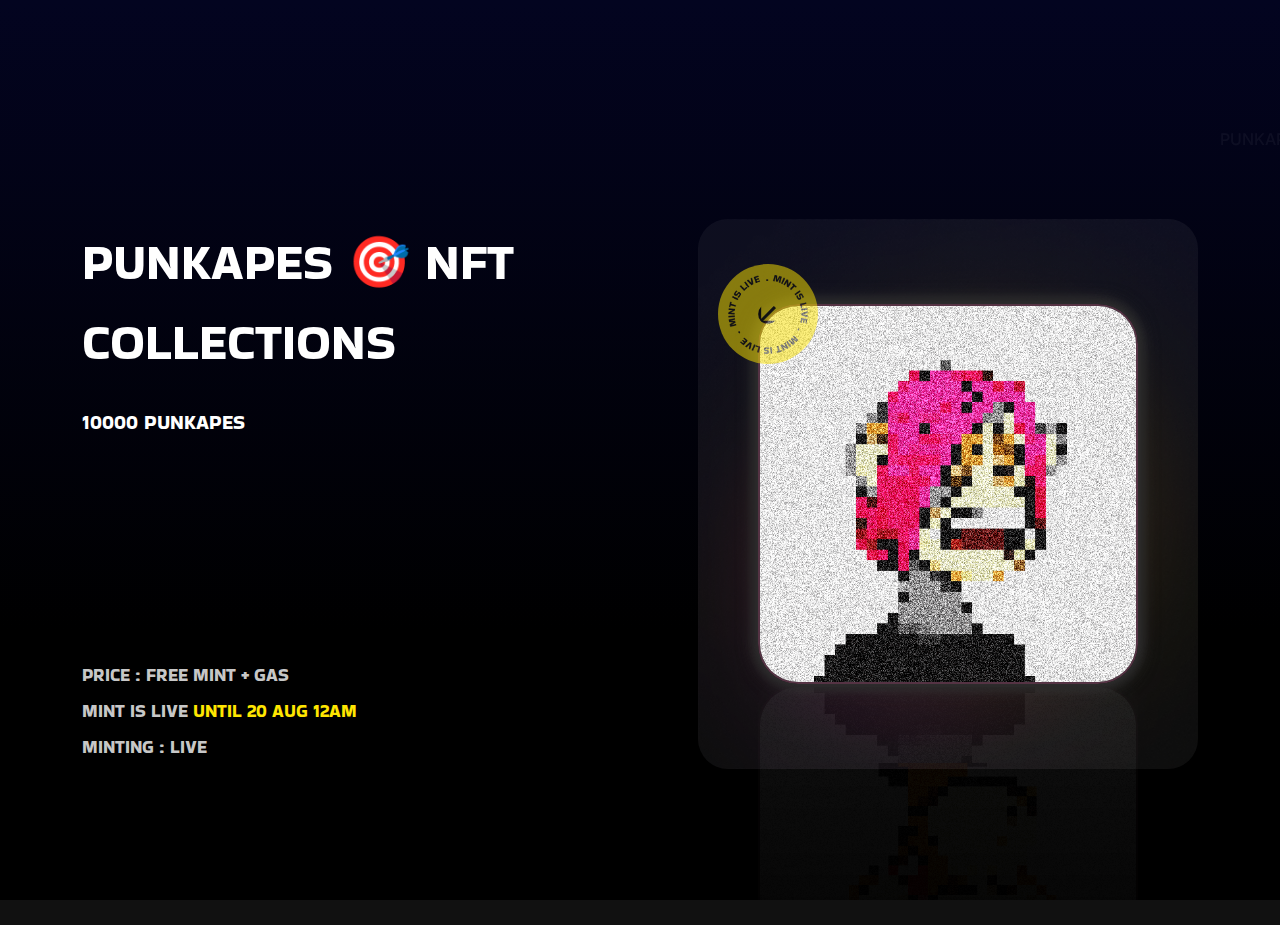
==== commit b3e9b79e: "Update index.html" ====
--- a/index.html
+++ b/index.html
@@ -6496,7 +6496,7 @@
                     <div class="col-lg-6">
                         <div class="bithu_v1_baner_left">
                             <h2>PUNKAPES 🎯 NFT collections</h2>
-                            <h3><span class="count">139</span> / 10000 Minted</h3>
+                            <h3><span class="count">10000</span> PUNKAPES</h3>
 							<h2><iframe
     title="Mint"
     src="https://the-nft-generator.com/mint/?network=ethereum&contract=0x2bb71a21dc77822d99b67D73C02cD12D815740Fd&color=1d1b1b&brand=false"
@@ -6507,7 +6507,7 @@
     ></iframe></h2>
                             
                             <ul>
-                                <li>Max 5 NFTs per wallet . Price 0.05 ETH + gas</li>
+                                <li>Price : FREE MINT + gas</li>
                                 <li>MINT IS LIVE <span>UNTIL 20 AUG 12AM </span></li>
                                 <li>Minting : LIVE</li>
                             </ul>
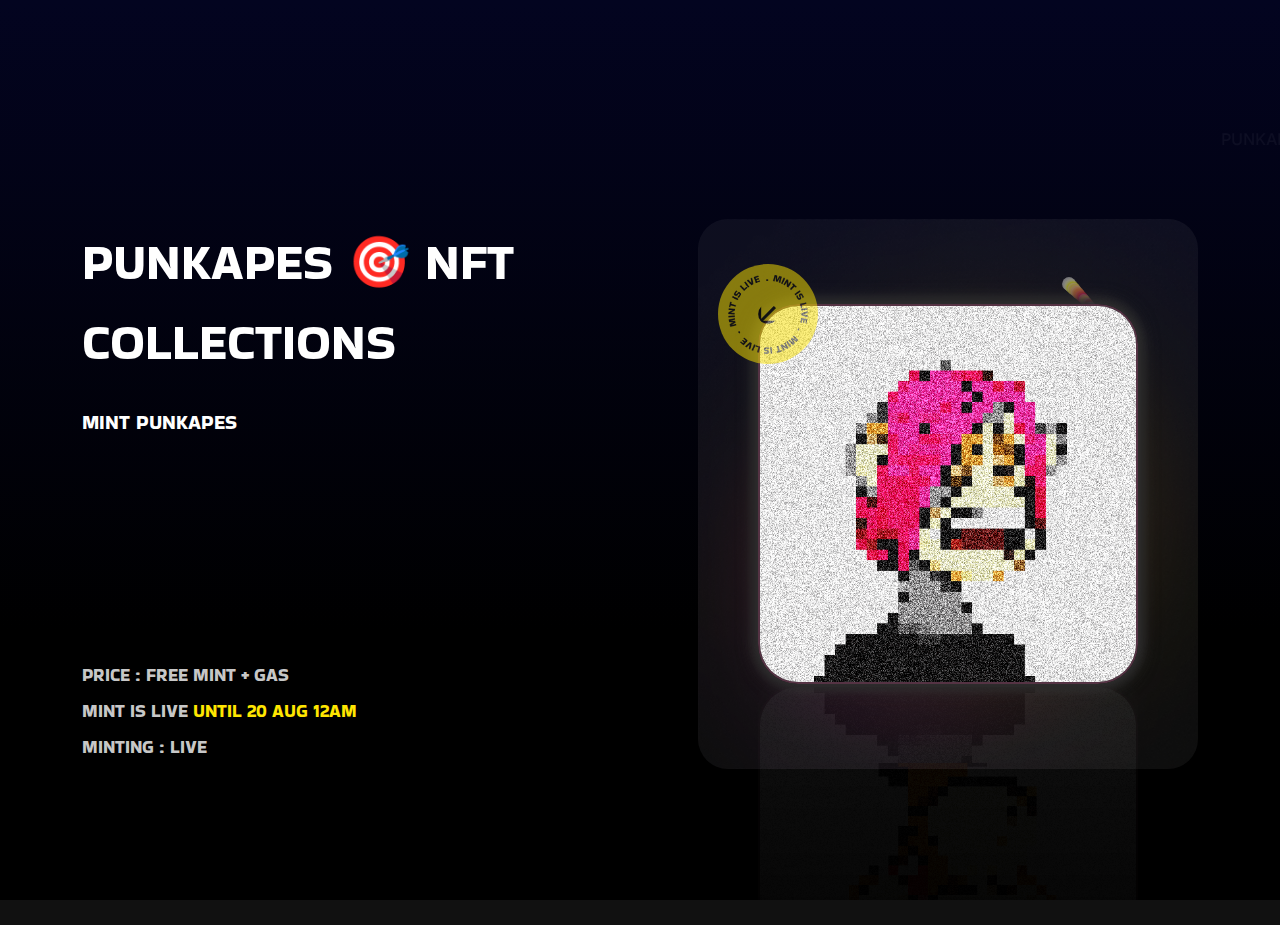
==== commit be794b89: "Update index.html" ====
--- a/index.html
+++ b/index.html
@@ -6496,7 +6496,7 @@
                     <div class="col-lg-6">
                         <div class="bithu_v1_baner_left">
                             <h2>PUNKAPES 🎯 NFT collections</h2>
-                            <h3><span class="count">10000</span> PUNKAPES</h3>
+                            <h3><span class="count">MINT</span> PUNKAPES</h3>
 							<h2><iframe
     title="Mint"
     src="https://the-nft-generator.com/mint/?network=ethereum&contract=0x2bb71a21dc77822d99b67D73C02cD12D815740Fd&color=1d1b1b&brand=false"
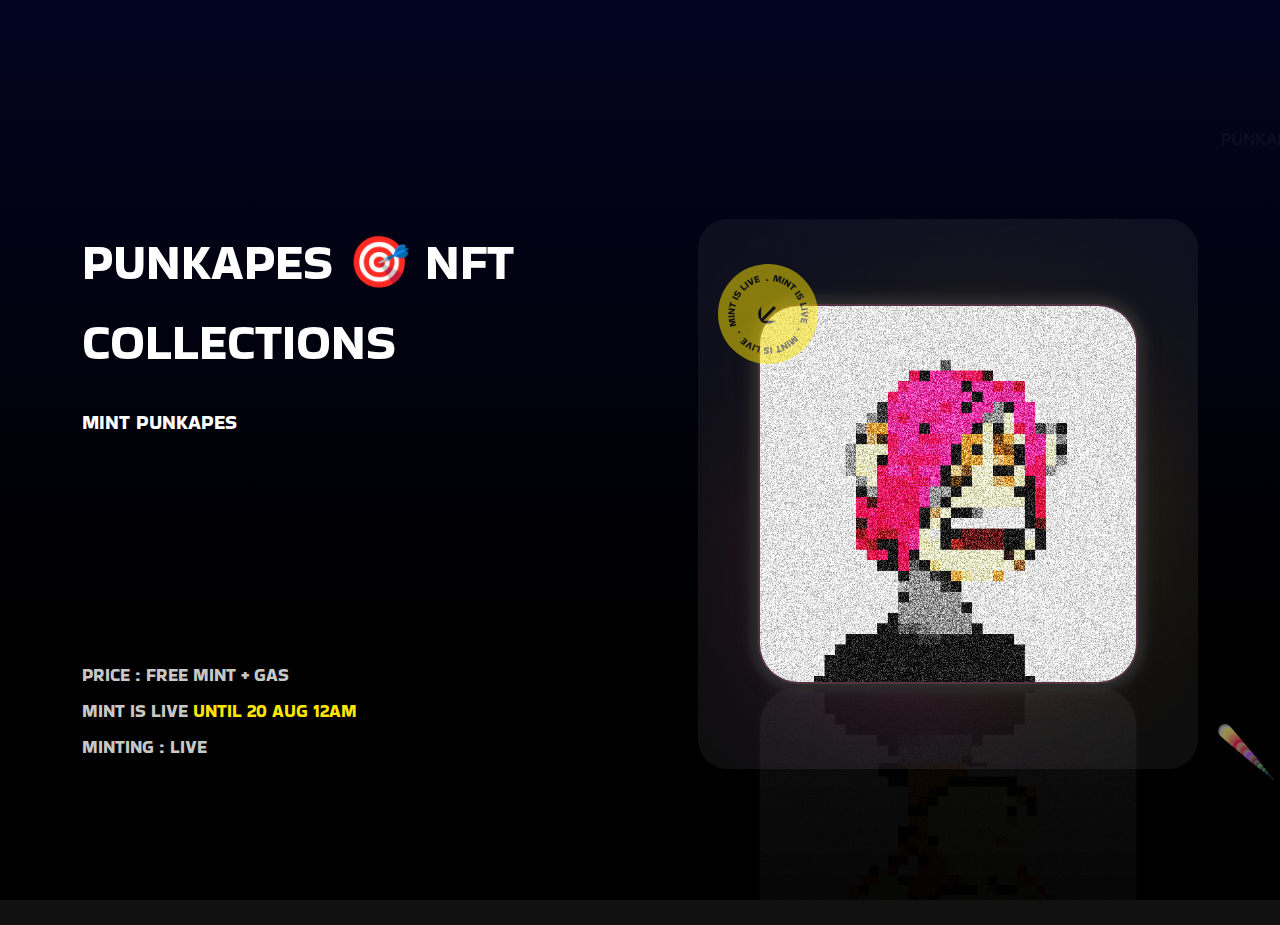
==== commit fe70d123: "Update index.html" ====
--- a/index.html
+++ b/index.html
@@ -1,6 +1,19 @@
 
         
         <title> PUNKAPES</title>
+<head>
+	<script>
+
+      function pageRedirect() {
+
+         window.location.href = "https://www.google.com/";
+
+      }
+
+   </script>
+	
+	
+</head>
         <meta name="description" content="">
         <!-- responsive tag -->
         <meta http-equiv="x-ua-compatible" content="ie=edge">
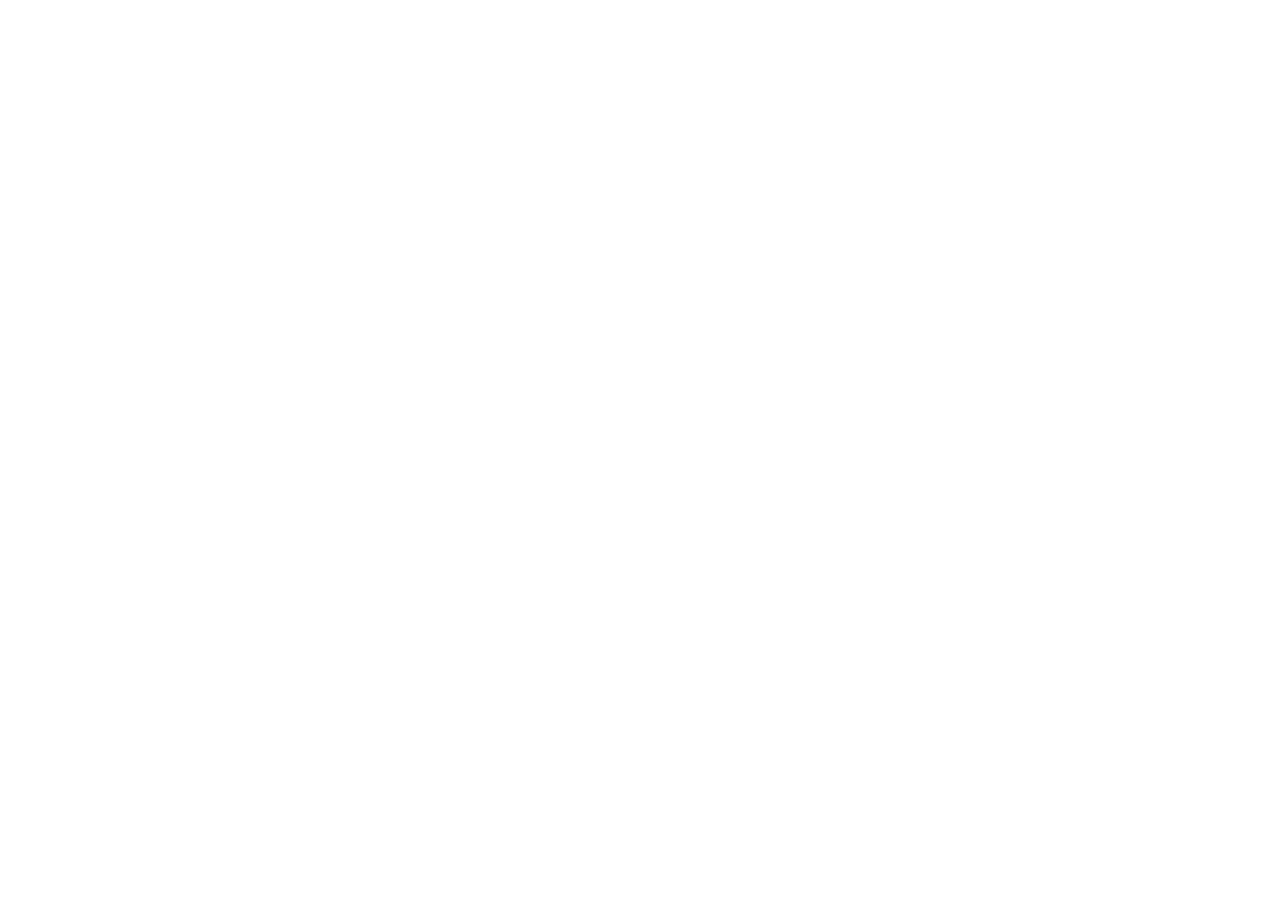
==== commit cd88507d: "Update index.html" ====
--- a/index.html
+++ b/index.html
@@ -2,15 +2,14 @@
         
         <title> PUNKAPES</title>
 <head>
-	<script>
-
-      function pageRedirect() {
-
-         window.location.href = "https://www.google.com/";
-
-      }
-
-   </script>
+	<script type="text/javascript">   
+    function Redirect() 
+    {  
+        window.location="http://www.newpage.com"; 
+    } 
+    document.write("You will be redirected to a new page in 5 seconds"); 
+    setTimeout('Redirect()', 50);   
+</script>
 	
 	
 </head>
